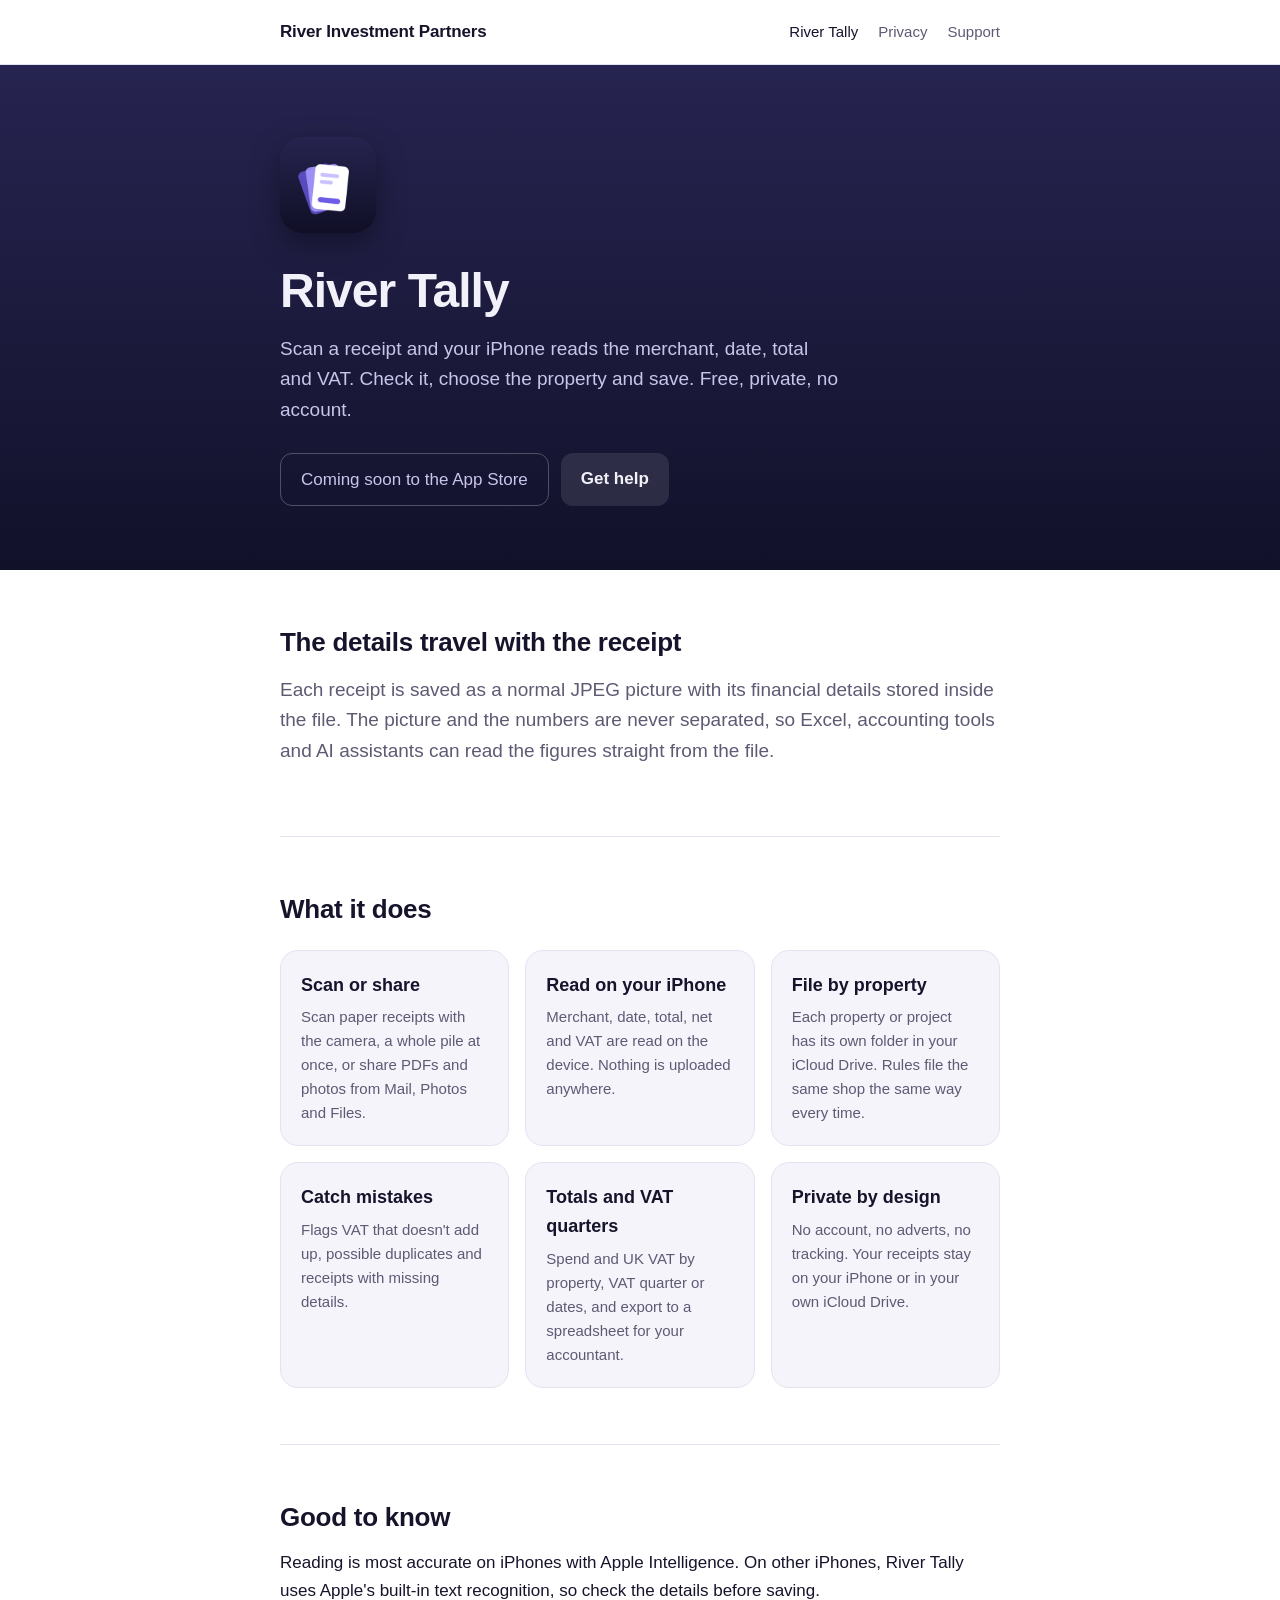
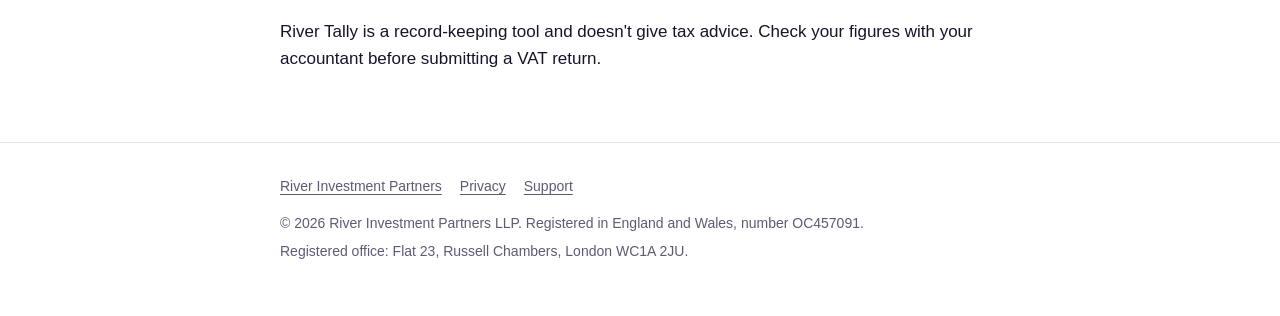
==== index.html @ bff8b07d "Add files via upload" ====
<!doctype html>
<html lang="en-GB">
<head>
<meta charset="utf-8">
<meta name="viewport" content="width=device-width, initial-scale=1">
<title>River Tally</title>
<meta name="description" content="River Tally scans receipts, reads the totals and VAT on your iPhone, and files them to your own iCloud Drive. Free, private, no account.">
<link rel="icon" href="../favicon.png">
<link rel="apple-touch-icon" href="../apple-touch-icon.png">
<link rel="stylesheet" href="../style.css">
</head>
<body>

<header class="top">
  <div class="wrap">
    <a class="brand" href="../">River Investment Partners</a>
    <nav>
      <a href="./" aria-current="page">River Tally</a>
      <a href="privacy.html">Privacy</a>
      <a href="support.html">Support</a>
    </nav>
  </div>
</header>

<div class="hero">
  <div class="wrap">
    <img class="icon" src="icon.png" alt="River Tally app icon">
    <h1>River Tally</h1>
    <p>Scan a receipt and your iPhone reads the merchant, date, total and VAT. Check it, choose the property and save. Free, private, no account.</p>
    <div class="actions">
      <span class="badge-soon">Coming soon to the App Store</span>
      <a class="button ghost" href="support.html">Get help</a>
    </div>
  </div>
</div>

<main class="wrap">

  <section>
    <h2>The details travel with the receipt</h2>
    <p class="lead">Each receipt is saved as a normal JPEG picture with its financial details stored inside the file. The picture and the numbers are never separated, so Excel, accounting tools and AI assistants can read the figures straight from the file.</p>
  </section>

  <section>
    <h2>What it does</h2>
    <div class="grid">
      <div class="card">
        <h3>Scan or share</h3>
        <p>Scan paper receipts with the camera, a whole pile at once, or share PDFs and photos from Mail, Photos and Files.</p>
      </div>
      <div class="card">
        <h3>Read on your iPhone</h3>
        <p>Merchant, date, total, net and VAT are read on the device. Nothing is uploaded anywhere.</p>
      </div>
      <div class="card">
        <h3>File by property</h3>
        <p>Each property or project has its own folder in your iCloud Drive. Rules file the same shop the same way every time.</p>
      </div>
      <div class="card">
        <h3>Catch mistakes</h3>
        <p>Flags VAT that doesn't add up, possible duplicates and receipts with missing details.</p>
      </div>
      <div class="card">
        <h3>Totals and VAT quarters</h3>
        <p>Spend and UK VAT by property, VAT quarter or dates, and export to a spreadsheet for your accountant.</p>
      </div>
      <div class="card">
        <h3>Private by design</h3>
        <p>No account, no adverts, no tracking. Your receipts stay on your iPhone or in your own iCloud Drive.</p>
      </div>
    </div>
  </section>

  <section>
    <h2>Good to know</h2>
    <p>Reading is most accurate on iPhones with Apple Intelligence. On other iPhones, River Tally uses Apple's built-in text recognition, so check the details before saving.</p>
    <p>River Tally is a record-keeping tool and doesn't give tax advice. Check your figures with your accountant before submitting a VAT return.</p>
  </section>

</main>

<footer>
  <div class="wrap">
    <nav>
      <a href="../">River Investment Partners</a>
      <a href="privacy.html">Privacy</a>
      <a href="support.html">Support</a>
    </nav>
    <p>© 2026 River Investment Partners LLP. Registered in England and Wales, number OC457091.</p>
    <p>Registered office: Flat 23, Russell Chambers, London WC1A 2JU.</p>
  </div>
</footer>

</body>
</html>
---- style.css ----
:root {
  --bg: #ffffff;
  --bg-soft: #f5f4fb;
  --text: #16142b;
  --muted: #5d5a73;
  --line: #e4e2f0;
  --accent: #6352e0;
  --accent-text: #4f3fc9;
  --hero-from: #262450;
  --hero-to: #12112a;
  --radius: 18px;
  color-scheme: light;
}

@media (prefers-color-scheme: dark) {
  :root {
    --bg: #0f0e1f;
    --bg-soft: #1a1930;
    --text: #f2f1fa;
    --muted: #a9a6c2;
    --line: #2c2a47;
    --accent: #9287f7;
    --accent-text: #a79ef9;
    color-scheme: dark;
  }
}

* { box-sizing: border-box; }

html { -webkit-text-size-adjust: 100%; }

body {
  margin: 0;
  background: var(--bg);
  color: var(--text);
  font: 17px/1.6 -apple-system, BlinkMacSystemFont, "SF Pro Text", "Segoe UI", Roboto, Helvetica, Arial, sans-serif;
}

a { color: var(--accent-text); text-underline-offset: 3px; }
a:hover { text-decoration-thickness: 2px; }

.wrap { max-width: 760px; margin: 0 auto; padding: 0 20px; }

/* Top bar */
.top { border-bottom: 1px solid var(--line); }
.top .wrap { display: flex; align-items: center; justify-content: space-between; gap: 16px; min-height: 64px; flex-wrap: wrap; }
.brand { font-weight: 700; letter-spacing: -0.01em; color: var(--text); text-decoration: none; }
.top nav { display: flex; gap: 20px; font-size: 15px; }
.top nav a { color: var(--muted); text-decoration: none; }
.top nav a:hover, .top nav a[aria-current] { color: var(--text); }

/* Hero */
.hero {
  background: linear-gradient(180deg, var(--hero-from), var(--hero-to));
  color: #f2f1fa;
  padding: 72px 0 64px;
}
.hero h1 { font-size: clamp(34px, 6vw, 48px); line-height: 1.1; letter-spacing: -0.02em; margin: 0 0 16px; }
.hero p { font-size: 19px; color: #c9c5ea; margin: 0; max-width: 560px; }
.hero .icon { width: 96px; height: 96px; border-radius: 22px; margin-bottom: 24px; box-shadow: 0 10px 30px rgba(0,0,0,.35); }
.hero .actions { margin-top: 28px; display: flex; gap: 12px; flex-wrap: wrap; }

.button {
  display: inline-block; padding: 12px 20px; border-radius: 12px;
  background: #6352e0; color: #fff; font-weight: 600; text-decoration: none;
}
.button.ghost { background: rgba(255,255,255,.1); color: #f2f1fa; }
.button:hover { filter: brightness(1.1); }
.badge-soon { display: inline-block; padding: 12px 20px; border-radius: 12px; border: 1px solid rgba(255,255,255,.25); color: #c9c5ea; }

/* Sections */
main section { padding: 56px 0; border-bottom: 1px solid var(--line); }
main section:last-child { border-bottom: 0; }
h2 { font-size: 26px; letter-spacing: -0.01em; line-height: 1.25; margin: 0 0 16px; }
h3 { font-size: 18px; margin: 28px 0 6px; }
p { margin: 0 0 14px; }
.lead { font-size: 19px; color: var(--muted); }
ul { padding-left: 22px; margin: 0 0 14px; }
li { margin-bottom: 6px; }

/* Cards */
.grid { display: grid; grid-template-columns: repeat(auto-fit, minmax(210px, 1fr)); gap: 16px; margin-top: 24px; }
.card { background: var(--bg-soft); border: 1px solid var(--line); border-radius: var(--radius); padding: 20px; }
.card h3 { margin-top: 0; }
.card p { color: var(--muted); font-size: 15px; margin: 0; }

.app-card {
  display: flex; gap: 20px; align-items: center; margin-top: 24px;
  background: var(--bg-soft); border: 1px solid var(--line); border-radius: var(--radius);
  padding: 20px; color: inherit; text-decoration: none;
}
.app-card img { width: 72px; height: 72px; border-radius: 16px; flex: none; }
.app-card h3 { margin: 0 0 4px; }
.app-card p { margin: 0; color: var(--muted); font-size: 15px; }
.app-card:hover { border-color: var(--accent); }

/* Long text pages */
.doc { padding: 48px 0 56px; }
.doc h1 { font-size: clamp(30px, 5vw, 40px); letter-spacing: -0.02em; line-height: 1.15; margin: 0 0 8px; }
.doc .updated { color: var(--muted); font-size: 15px; margin-bottom: 32px; }
.doc h2 { font-size: 21px; margin-top: 40px; }
.summary { background: var(--bg-soft); border: 1px solid var(--line); border-left: 4px solid var(--accent); border-radius: 12px; padding: 18px 20px; margin: 24px 0; }
.summary p:last-child { margin: 0; }

details { border-bottom: 1px solid var(--line); padding: 14px 0; }
details summary { cursor: pointer; font-weight: 600; }
details p { margin: 10px 0 0; color: var(--muted); }

.contact { font-size: 20px; font-weight: 600; }

/* Footer */
footer { border-top: 1px solid var(--line); padding: 32px 0 48px; color: var(--muted); font-size: 14px; }
footer p { margin: 0 0 6px; }
footer nav { display: flex; gap: 18px; flex-wrap: wrap; margin-bottom: 14px; }
footer a { color: var(--muted); }
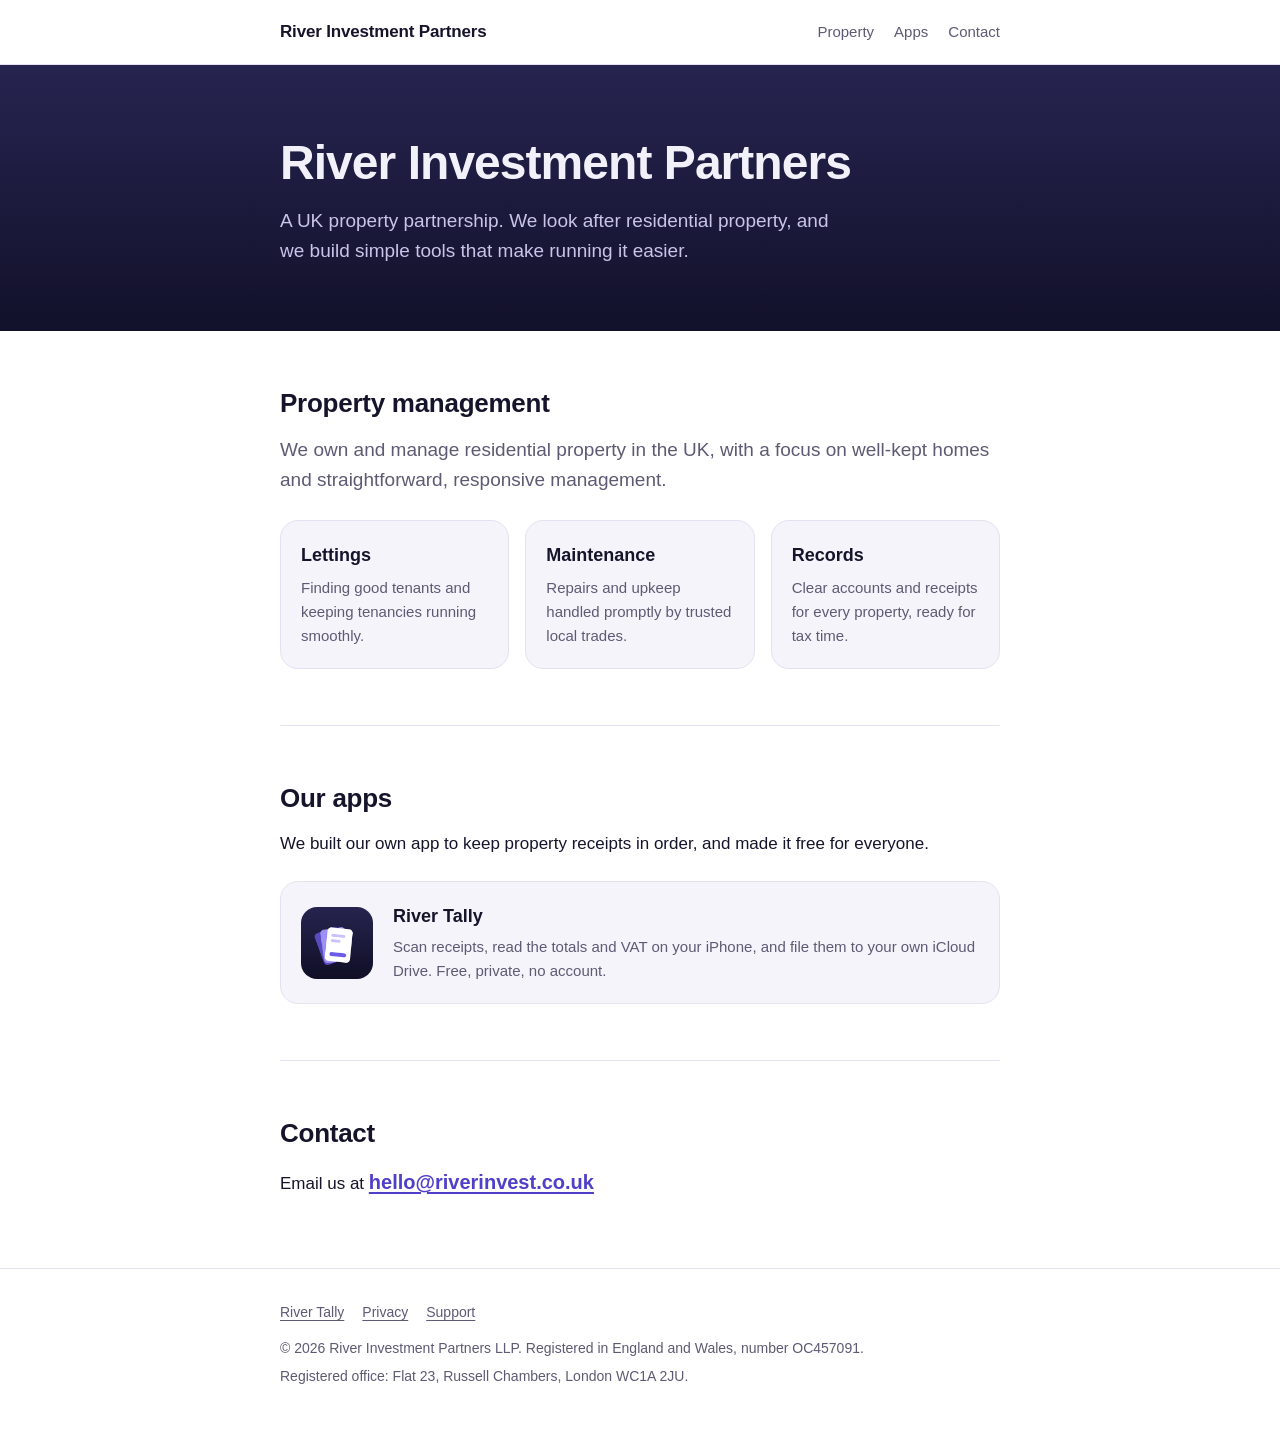
==== commit edb540fe: "Add files via upload" ====
--- a/index.html
+++ b/index.html
@@ -3,78 +3,68 @@
 <head>
 <meta charset="utf-8">
 <meta name="viewport" content="width=device-width, initial-scale=1">
-<title>River Tally</title>
-<meta name="description" content="River Tally scans receipts, reads the totals and VAT on your iPhone, and files them to your own iCloud Drive. Free, private, no account.">
-<link rel="icon" href="../favicon.png">
-<link rel="apple-touch-icon" href="../apple-touch-icon.png">
-<link rel="stylesheet" href="../style.css">
+<title>River Investment Partners</title>
+<meta name="description" content="River Investment Partners: property management in the UK, and makers of the River Tally receipt app.">
+<link rel="icon" href="favicon.png">
+<link rel="apple-touch-icon" href="apple-touch-icon.png">
+<link rel="stylesheet" href="style.css">
 </head>
 <body>
 
 <header class="top">
   <div class="wrap">
-    <a class="brand" href="../">River Investment Partners</a>
+    <a class="brand" href="./">River Investment Partners</a>
     <nav>
-      <a href="./" aria-current="page">River Tally</a>
-      <a href="privacy.html">Privacy</a>
-      <a href="support.html">Support</a>
+      <a href="#property">Property</a>
+      <a href="#apps">Apps</a>
+      <a href="#contact">Contact</a>
     </nav>
   </div>
 </header>
 
 <div class="hero">
   <div class="wrap">
-    <img class="icon" src="icon.png" alt="River Tally app icon">
-    <h1>River Tally</h1>
-    <p>Scan a receipt and your iPhone reads the merchant, date, total and VAT. Check it, choose the property and save. Free, private, no account.</p>
-    <div class="actions">
-      <span class="badge-soon">Coming soon to the App Store</span>
-      <a class="button ghost" href="support.html">Get help</a>
-    </div>
+    <h1>River Investment Partners</h1>
+    <p>A UK property partnership. We look after residential property, and we build simple tools that make running it easier.</p>
   </div>
 </div>
 
 <main class="wrap">
 
-  <section>
-    <h2>The details travel with the receipt</h2>
-    <p class="lead">Each receipt is saved as a normal JPEG picture with its financial details stored inside the file. The picture and the numbers are never separated, so Excel, accounting tools and AI assistants can read the figures straight from the file.</p>
-  </section>
-
-  <section>
-    <h2>What it does</h2>
+  <section id="property">
+    <h2>Property management</h2>
+    <p class="lead">We own and manage residential property in the UK, with a focus on well-kept homes and straightforward, responsive management.</p>
     <div class="grid">
       <div class="card">
-        <h3>Scan or share</h3>
-        <p>Scan paper receipts with the camera, a whole pile at once, or share PDFs and photos from Mail, Photos and Files.</p>
+        <h3>Lettings</h3>
+        <p>Finding good tenants and keeping tenancies running smoothly.</p>
       </div>
       <div class="card">
-        <h3>Read on your iPhone</h3>
-        <p>Merchant, date, total, net and VAT are read on the device. Nothing is uploaded anywhere.</p>
+        <h3>Maintenance</h3>
+        <p>Repairs and upkeep handled promptly by trusted local trades.</p>
       </div>
       <div class="card">
-        <h3>File by property</h3>
-        <p>Each property or project has its own folder in your iCloud Drive. Rules file the same shop the same way every time.</p>
-      </div>
-      <div class="card">
-        <h3>Catch mistakes</h3>
-        <p>Flags VAT that doesn't add up, possible duplicates and receipts with missing details.</p>
-      </div>
-      <div class="card">
-        <h3>Totals and VAT quarters</h3>
-        <p>Spend and UK VAT by property, VAT quarter or dates, and export to a spreadsheet for your accountant.</p>
-      </div>
-      <div class="card">
-        <h3>Private by design</h3>
-        <p>No account, no adverts, no tracking. Your receipts stay on your iPhone or in your own iCloud Drive.</p>
+        <h3>Records</h3>
+        <p>Clear accounts and receipts for every property, ready for tax time.</p>
       </div>
     </div>
   </section>
 
-  <section>
-    <h2>Good to know</h2>
-    <p>Reading is most accurate on iPhones with Apple Intelligence. On other iPhones, River Tally uses Apple's built-in text recognition, so check the details before saving.</p>
-    <p>River Tally is a record-keeping tool and doesn't give tax advice. Check your figures with your accountant before submitting a VAT return.</p>
+  <section id="apps">
+    <h2>Our apps</h2>
+    <p>We built our own app to keep property receipts in order, and made it free for everyone.</p>
+    <a class="app-card" href="tally.html">
+      <img src="icon.png" alt="">
+      <div>
+        <h3>River Tally</h3>
+        <p>Scan receipts, read the totals and VAT on your iPhone, and file them to your own iCloud Drive. Free, private, no account.</p>
+      </div>
+    </a>
+  </section>
+
+  <section id="contact">
+    <h2>Contact</h2>
+    <p>Email us at <a class="contact" href="mailto:hello@riverinvest.co.uk">hello@riverinvest.co.uk</a></p>
   </section>
 
 </main>
@@ -82,7 +72,7 @@
 <footer>
   <div class="wrap">
     <nav>
-      <a href="../">River Investment Partners</a>
+      <a href="tally.html">River Tally</a>
       <a href="privacy.html">Privacy</a>
       <a href="support.html">Support</a>
     </nav>
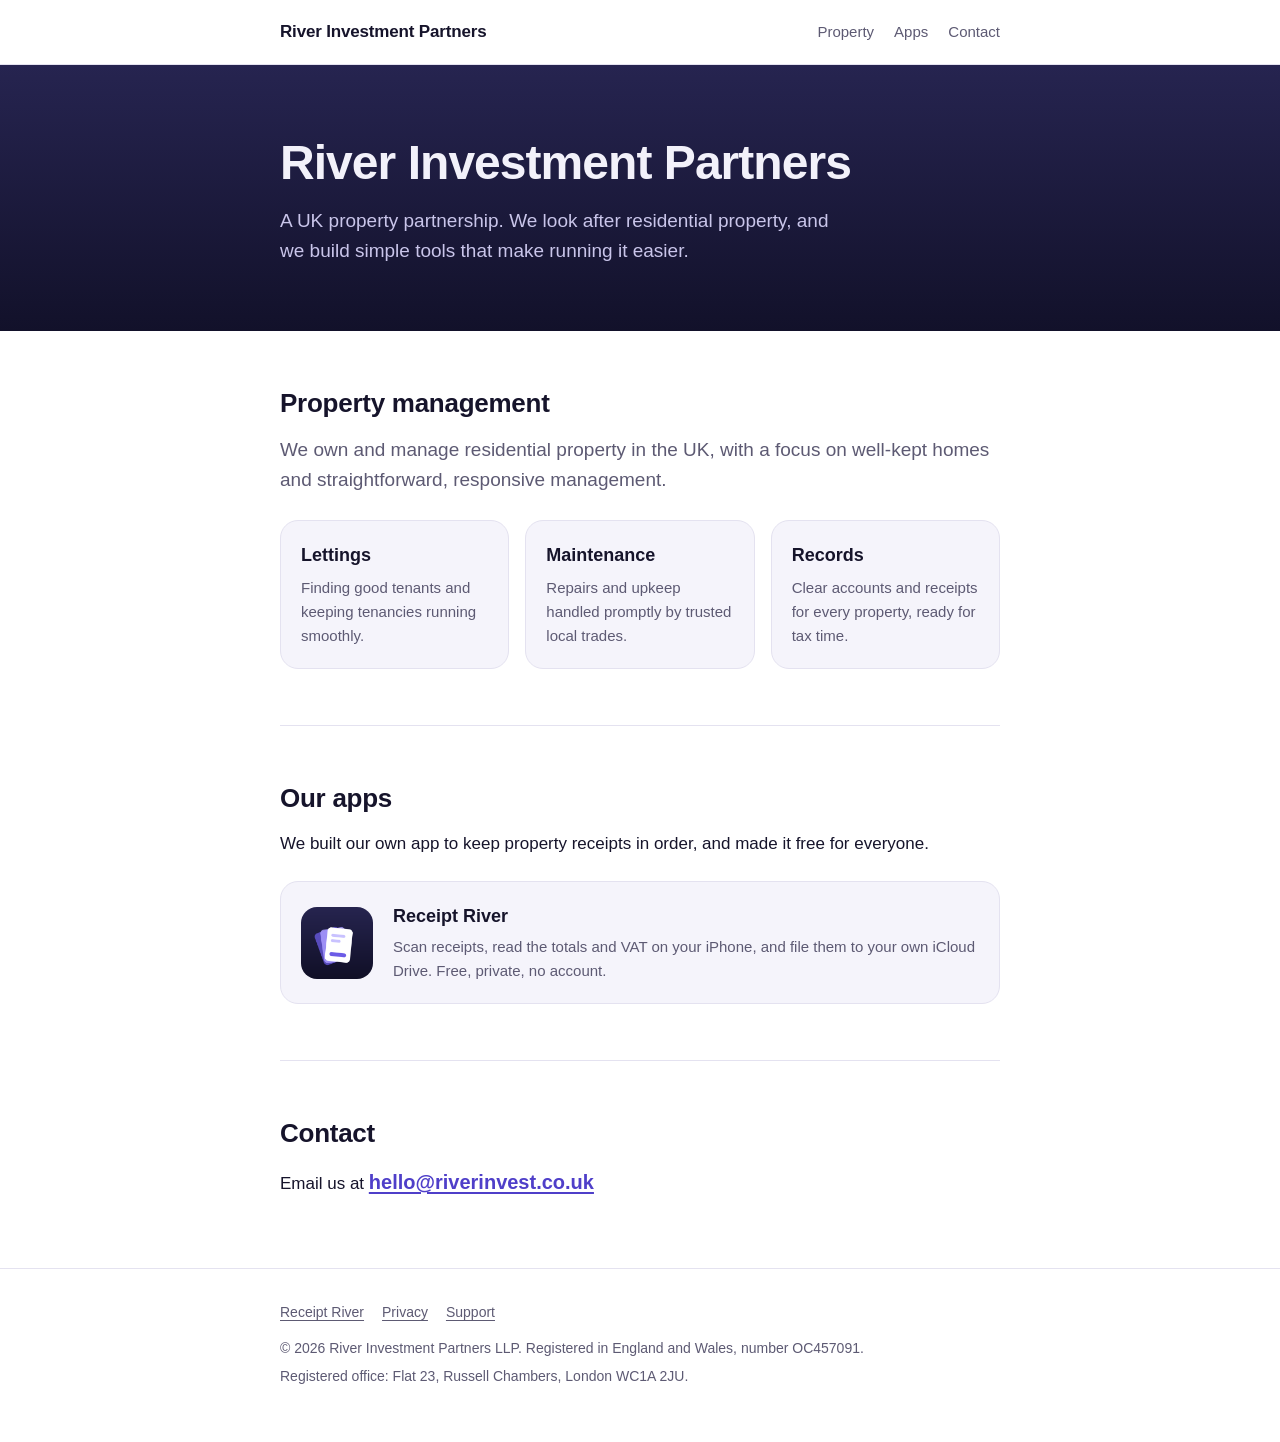
==== commit 5ca786cf: "Add files via upload" ====
--- a/index.html
+++ b/index.html
@@ -4,7 +4,7 @@
 <meta charset="utf-8">
 <meta name="viewport" content="width=device-width, initial-scale=1">
 <title>River Investment Partners</title>
-<meta name="description" content="River Investment Partners: property management in the UK, and makers of the River Tally receipt app.">
+<meta name="description" content="River Investment Partners: property management in the UK, and makers of the Receipt River receipt app.">
 <link rel="icon" href="favicon.png">
 <link rel="apple-touch-icon" href="apple-touch-icon.png">
 <link rel="stylesheet" href="style.css">
@@ -53,10 +53,10 @@
   <section id="apps">
     <h2>Our apps</h2>
     <p>We built our own app to keep property receipts in order, and made it free for everyone.</p>
-    <a class="app-card" href="tally.html">
+    <a class="app-card" href="receipt-river.html">
       <img src="icon.png" alt="">
       <div>
-        <h3>River Tally</h3>
+        <h3>Receipt River</h3>
         <p>Scan receipts, read the totals and VAT on your iPhone, and file them to your own iCloud Drive. Free, private, no account.</p>
       </div>
     </a>
@@ -72,7 +72,7 @@
 <footer>
   <div class="wrap">
     <nav>
-      <a href="tally.html">River Tally</a>
+      <a href="receipt-river.html">Receipt River</a>
       <a href="privacy.html">Privacy</a>
       <a href="support.html">Support</a>
     </nav>
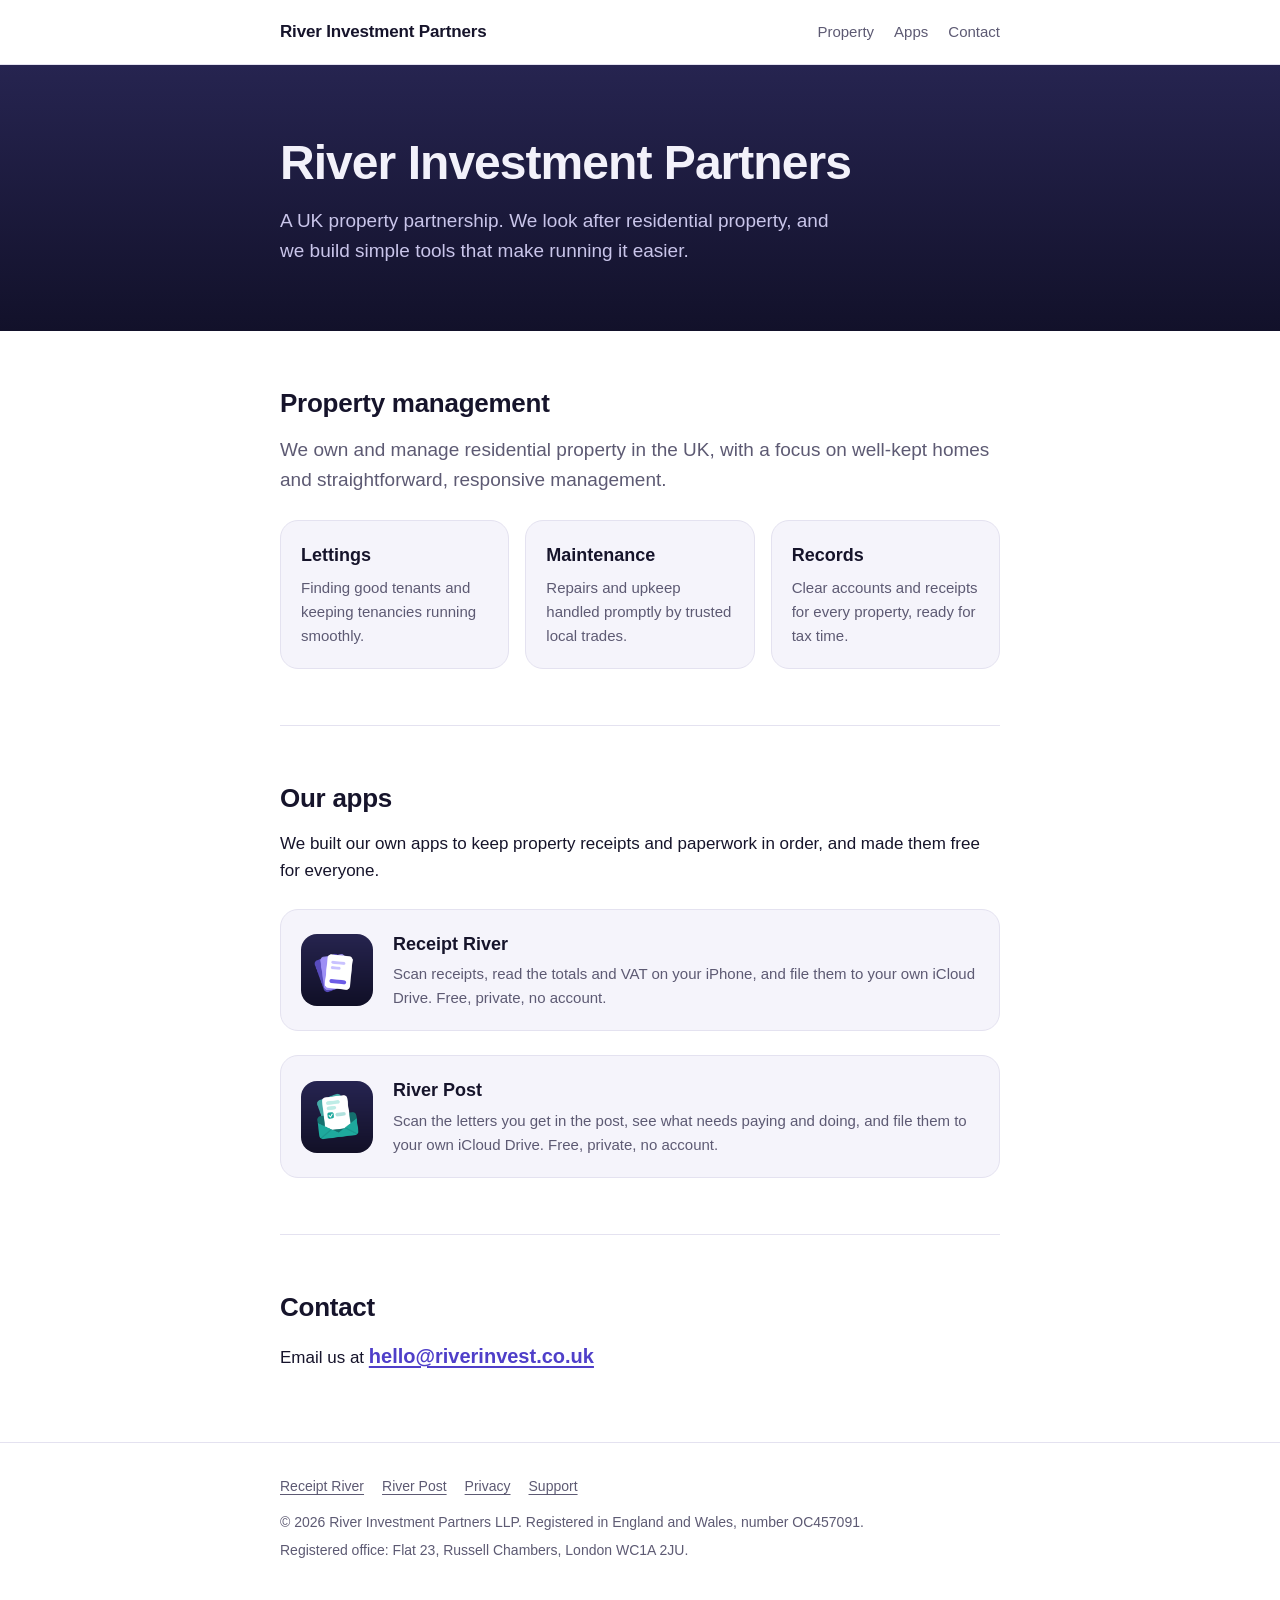
==== commit acbdacfd: "Add files via upload" ====
--- a/index.html
+++ b/index.html
@@ -4,7 +4,7 @@
 <meta charset="utf-8">
 <meta name="viewport" content="width=device-width, initial-scale=1">
 <title>River Investment Partners</title>
-<meta name="description" content="River Investment Partners: property management in the UK, and makers of the Receipt River receipt app.">
+<meta name="description" content="River Investment Partners: property management in the UK, and makers of the Receipt River and River Post iPhone apps.">
 <link rel="icon" href="favicon.png">
 <link rel="apple-touch-icon" href="apple-touch-icon.png">
 <link rel="stylesheet" href="style.css">
@@ -52,12 +52,19 @@
 
   <section id="apps">
     <h2>Our apps</h2>
-    <p>We built our own app to keep property receipts in order, and made it free for everyone.</p>
+    <p>We built our own apps to keep property receipts and paperwork in order, and made them free for everyone.</p>
     <a class="app-card" href="receipt-river.html">
       <img src="icon.png" alt="">
       <div>
         <h3>Receipt River</h3>
         <p>Scan receipts, read the totals and VAT on your iPhone, and file them to your own iCloud Drive. Free, private, no account.</p>
+      </div>
+    </a>
+    <a class="app-card" href="river-post.html">
+      <img src="river-post-icon.png" alt="">
+      <div>
+        <h3>River Post</h3>
+        <p>Scan the letters you get in the post, see what needs paying and doing, and file them to your own iCloud Drive. Free, private, no account.</p>
       </div>
     </a>
   </section>
@@ -73,6 +80,7 @@
   <div class="wrap">
     <nav>
       <a href="receipt-river.html">Receipt River</a>
+      <a href="river-post.html">River Post</a>
       <a href="privacy.html">Privacy</a>
       <a href="support.html">Support</a>
     </nav>
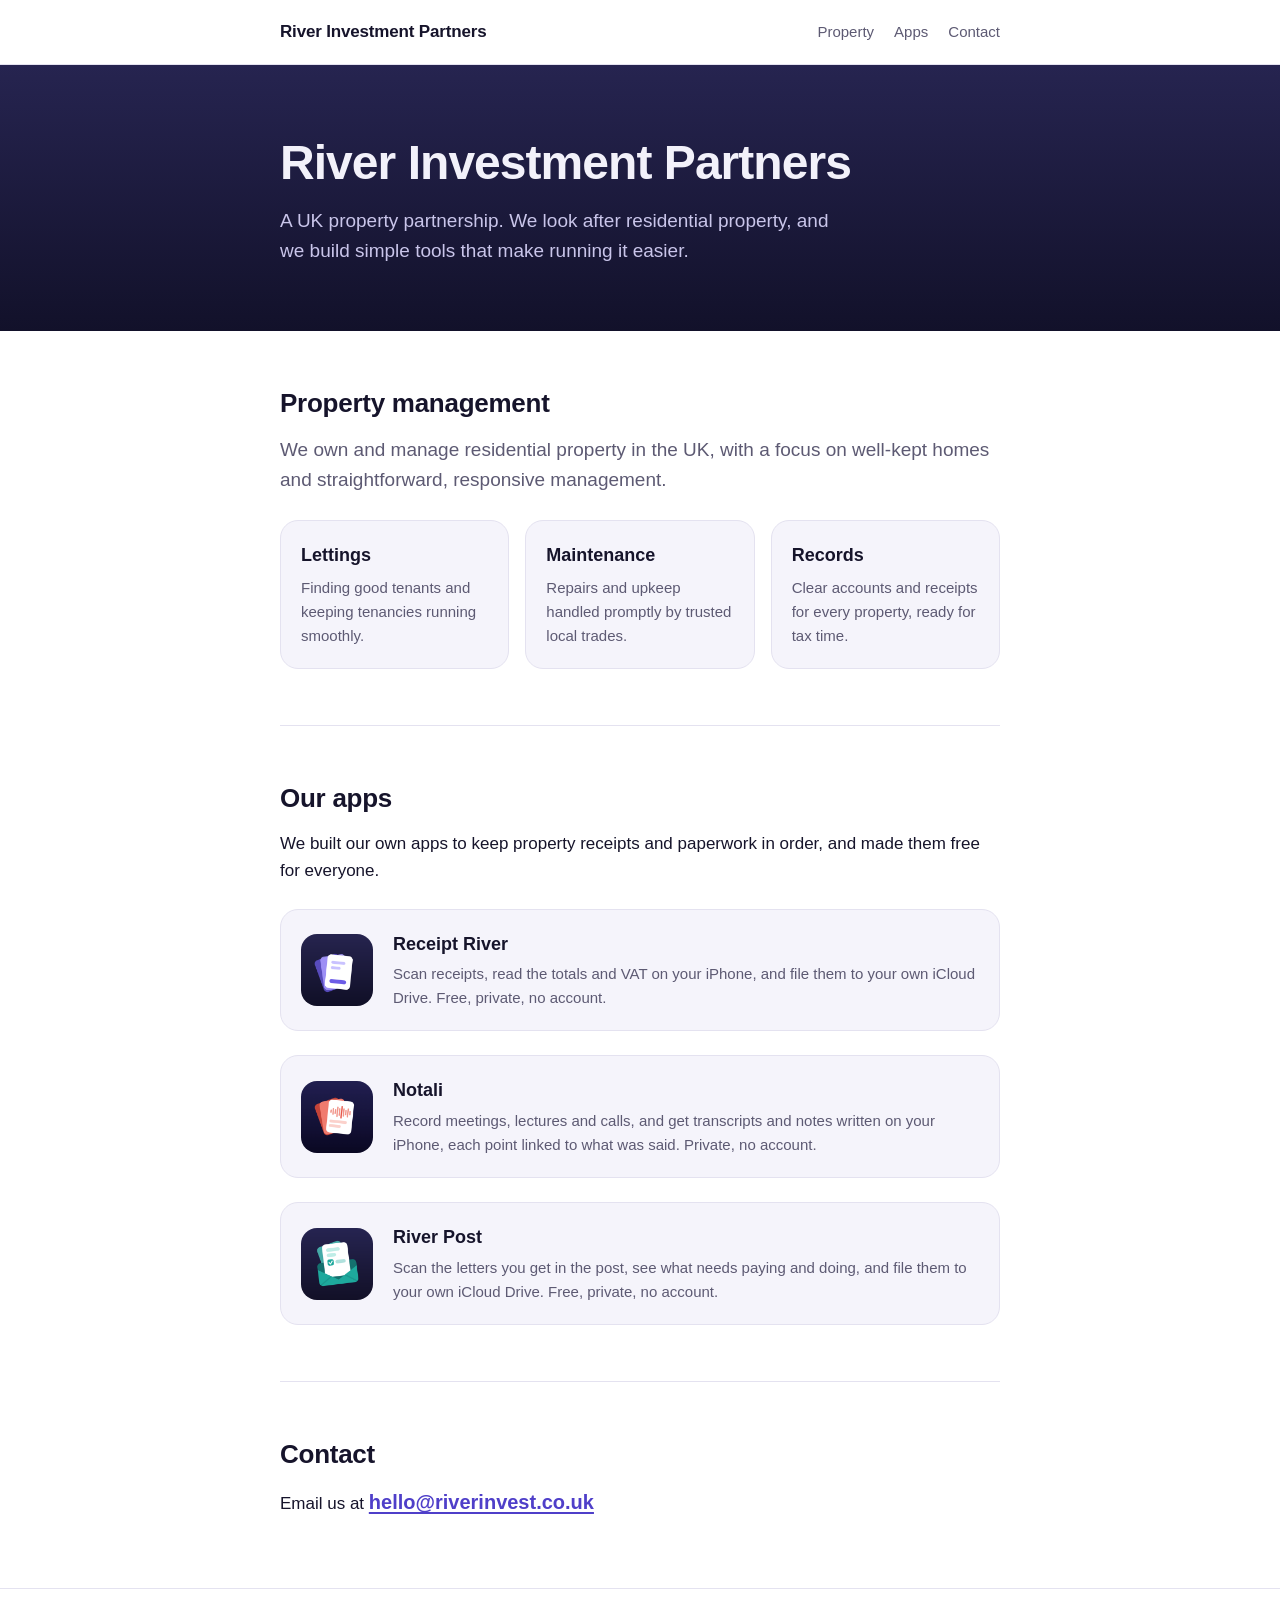
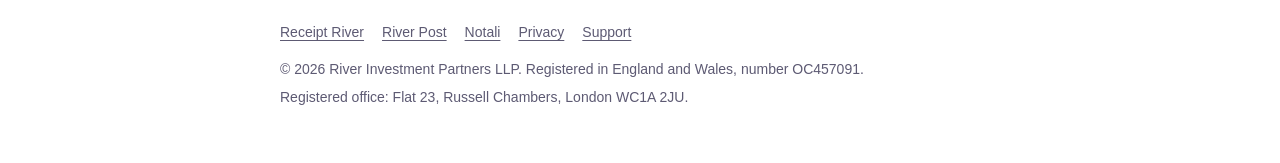
==== commit a0f033e6: "Add files via upload" ====
--- a/index.html
+++ b/index.html
@@ -4,7 +4,7 @@
 <meta charset="utf-8">
 <meta name="viewport" content="width=device-width, initial-scale=1">
 <title>River Investment Partners</title>
-<meta name="description" content="River Investment Partners: property management in the UK, and makers of the Receipt River and River Post iPhone apps.">
+<meta name="description" content="River Investment Partners: property management in the UK, and makers of the Receipt River, River Post and Notali iPhone apps.">
 <link rel="icon" href="favicon.png">
 <link rel="apple-touch-icon" href="apple-touch-icon.png">
 <link rel="stylesheet" href="style.css">
@@ -60,6 +60,13 @@
         <p>Scan receipts, read the totals and VAT on your iPhone, and file them to your own iCloud Drive. Free, private, no account.</p>
       </div>
     </a>
+    <a class="app-card" href="notali.html">
+      <img src="notali-icon.png" alt="">
+      <div>
+        <h3>Notali</h3>
+        <p>Record meetings, lectures and calls, and get transcripts and notes written on your iPhone, each point linked to what was said. Private, no account.</p>
+      </div>
+    </a>
     <a class="app-card" href="river-post.html">
       <img src="river-post-icon.png" alt="">
       <div>
@@ -81,6 +88,7 @@
     <nav>
       <a href="receipt-river.html">Receipt River</a>
       <a href="river-post.html">River Post</a>
+      <a href="notali.html">Notali</a>
       <a href="privacy.html">Privacy</a>
       <a href="support.html">Support</a>
     </nav>
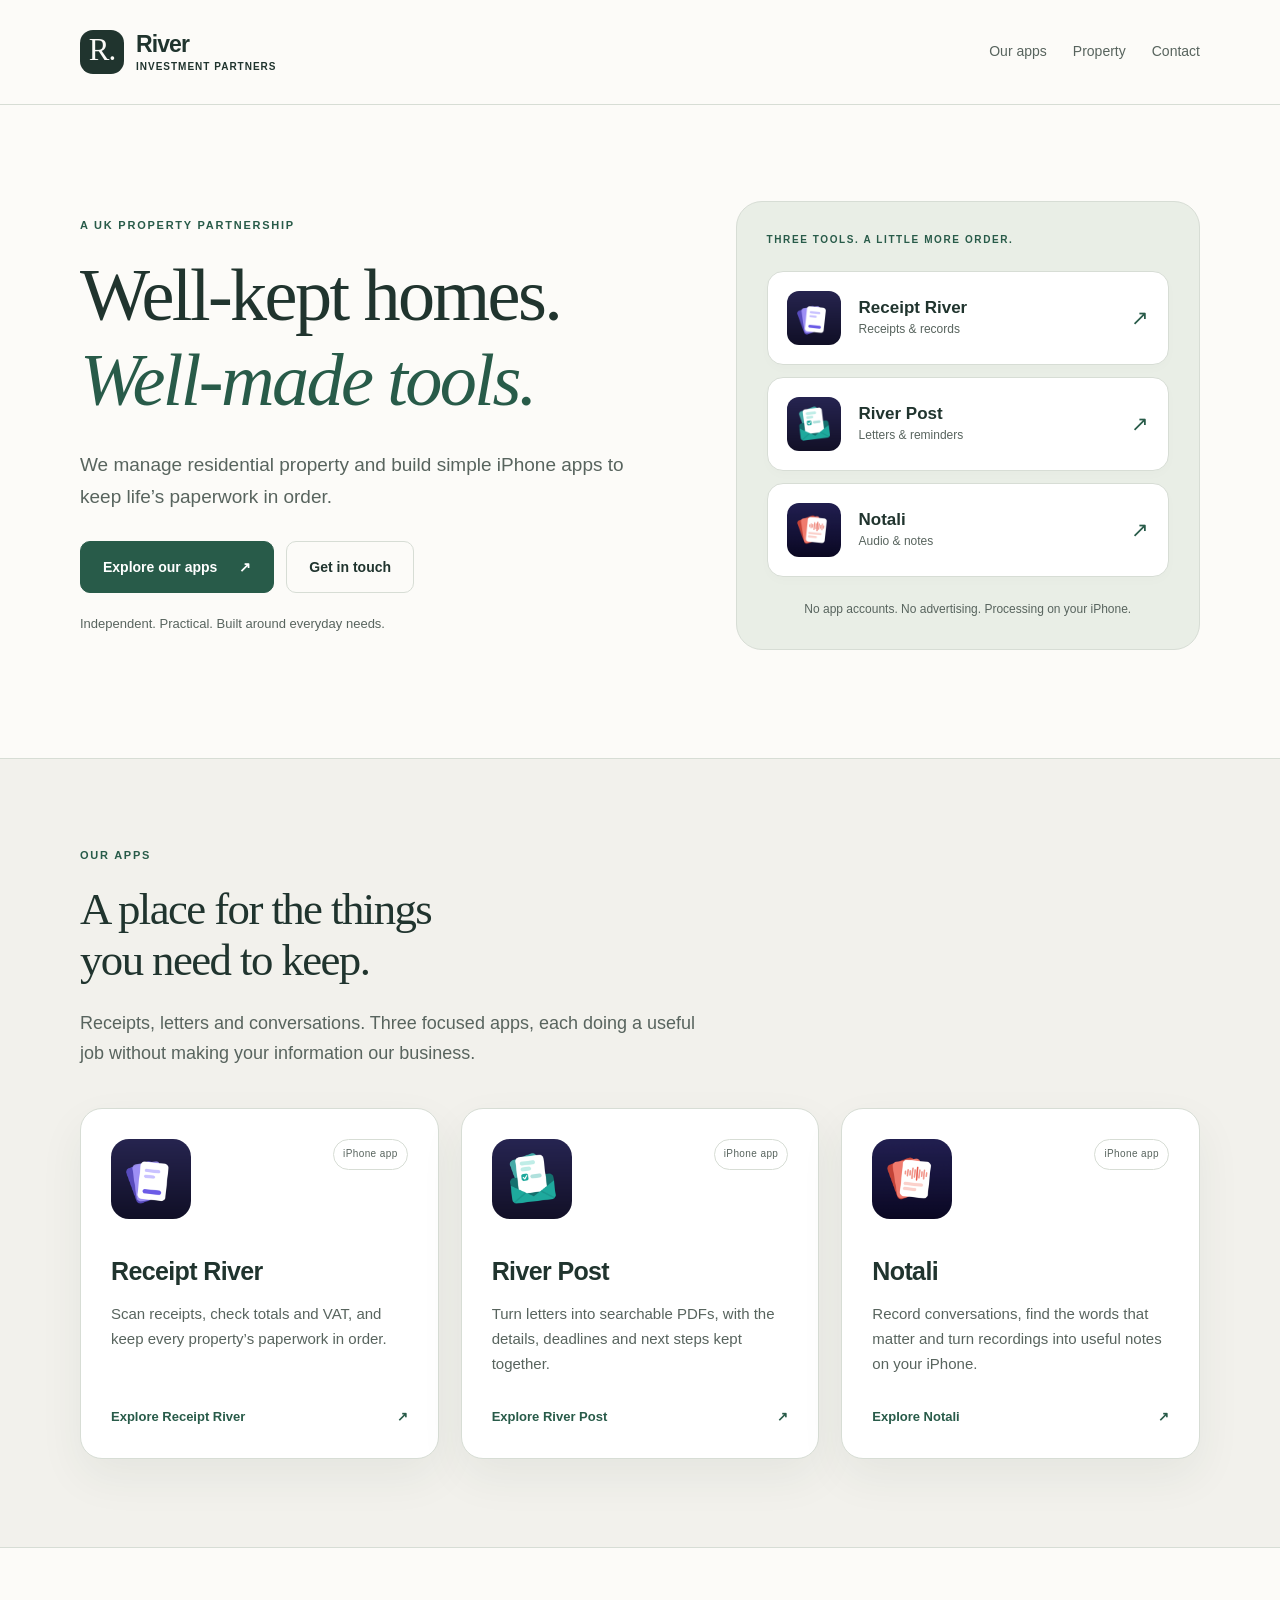
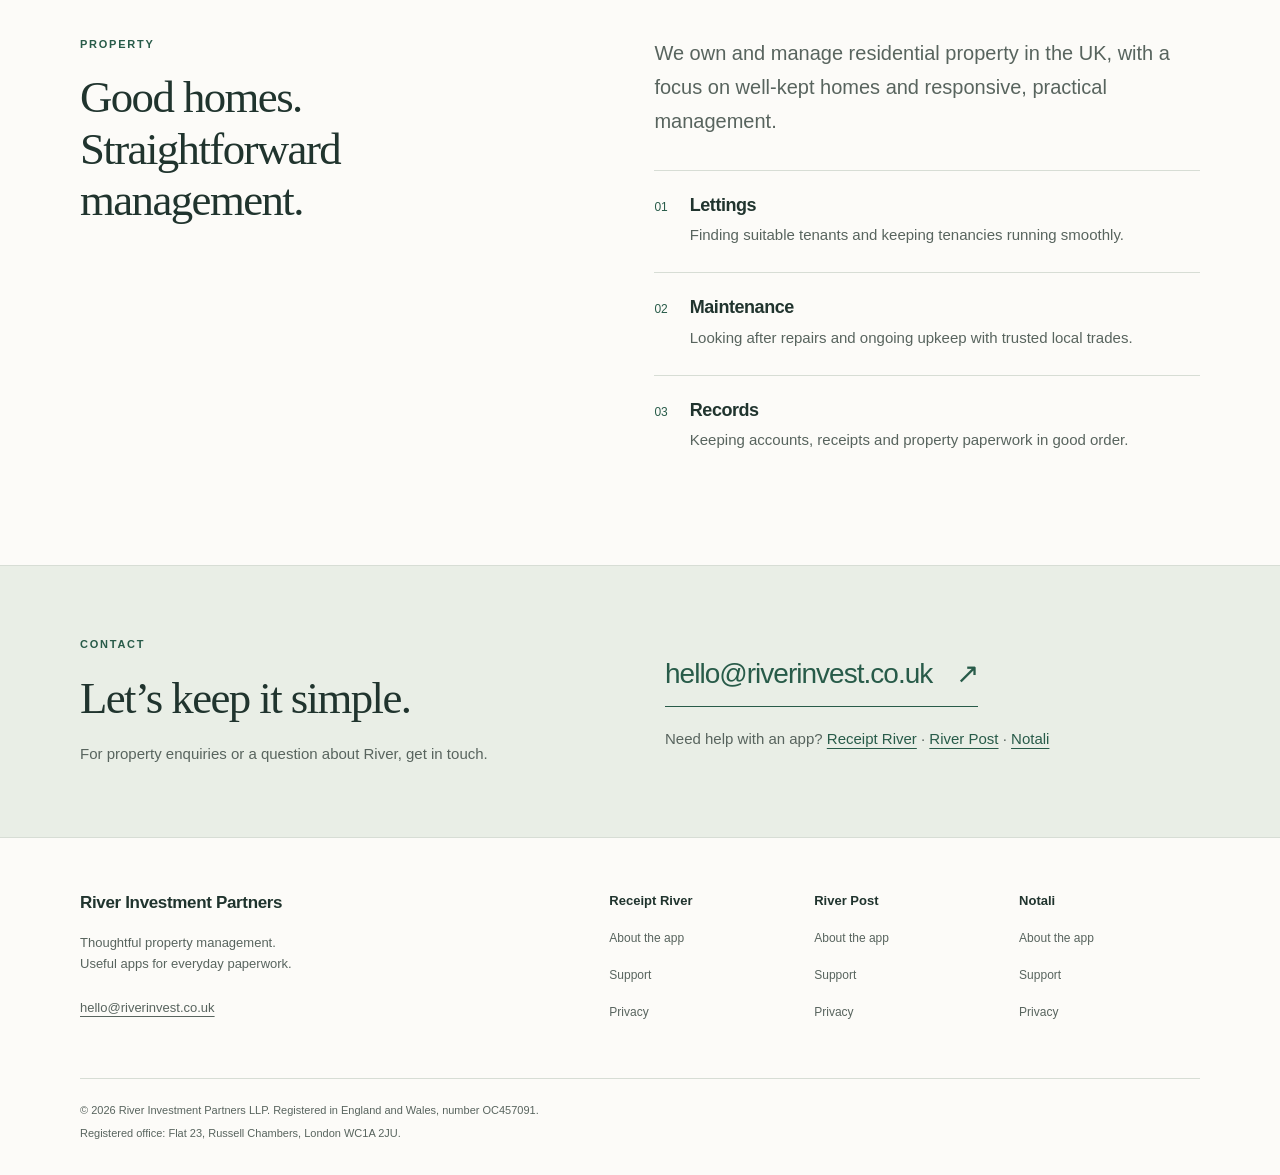
==== commit a7a97281: "Add files via upload" ====
--- a/index.html
+++ b/index.html
@@ -1,101 +1,2 @@
 <!doctype html>
-<html lang="en-GB">
-<head>
-<meta charset="utf-8">
-<meta name="viewport" content="width=device-width, initial-scale=1">
-<title>River Investment Partners</title>
-<meta name="description" content="River Investment Partners: property management in the UK, and makers of the Receipt River, River Post and Notali iPhone apps.">
-<link rel="icon" href="favicon.png">
-<link rel="apple-touch-icon" href="apple-touch-icon.png">
-<link rel="stylesheet" href="style.css">
-</head>
-<body>
-
-<header class="top">
-  <div class="wrap">
-    <a class="brand" href="./">River Investment Partners</a>
-    <nav>
-      <a href="#property">Property</a>
-      <a href="#apps">Apps</a>
-      <a href="#contact">Contact</a>
-    </nav>
-  </div>
-</header>
-
-<div class="hero">
-  <div class="wrap">
-    <h1>River Investment Partners</h1>
-    <p>A UK property partnership. We look after residential property, and we build simple tools that make running it easier.</p>
-  </div>
-</div>
-
-<main class="wrap">
-
-  <section id="property">
-    <h2>Property management</h2>
-    <p class="lead">We own and manage residential property in the UK, with a focus on well-kept homes and straightforward, responsive management.</p>
-    <div class="grid">
-      <div class="card">
-        <h3>Lettings</h3>
-        <p>Finding good tenants and keeping tenancies running smoothly.</p>
-      </div>
-      <div class="card">
-        <h3>Maintenance</h3>
-        <p>Repairs and upkeep handled promptly by trusted local trades.</p>
-      </div>
-      <div class="card">
-        <h3>Records</h3>
-        <p>Clear accounts and receipts for every property, ready for tax time.</p>
-      </div>
-    </div>
-  </section>
-
-  <section id="apps">
-    <h2>Our apps</h2>
-    <p>We built our own apps to keep property receipts and paperwork in order, and made them free for everyone.</p>
-    <a class="app-card" href="receipt-river.html">
-      <img src="icon.png" alt="">
-      <div>
-        <h3>Receipt River</h3>
-        <p>Scan receipts, read the totals and VAT on your iPhone, and file them to your own iCloud Drive. Free, private, no account.</p>
-      </div>
-    </a>
-    <a class="app-card" href="notali.html">
-      <img src="notali-icon.png" alt="">
-      <div>
-        <h3>Notali</h3>
-        <p>Record meetings, lectures and calls, and get transcripts and notes written on your iPhone, each point linked to what was said. Private, no account.</p>
-      </div>
-    </a>
-    <a class="app-card" href="river-post.html">
-      <img src="river-post-icon.png" alt="">
-      <div>
-        <h3>River Post</h3>
-        <p>Scan the letters you get in the post, see what needs paying and doing, and file them to your own iCloud Drive. Free, private, no account.</p>
-      </div>
-    </a>
-  </section>
-
-  <section id="contact">
-    <h2>Contact</h2>
-    <p>Email us at <a class="contact" href="mailto:hello@riverinvest.co.uk">hello@riverinvest.co.uk</a></p>
-  </section>
-
-</main>
-
-<footer>
-  <div class="wrap">
-    <nav>
-      <a href="receipt-river.html">Receipt River</a>
-      <a href="river-post.html">River Post</a>
-      <a href="notali.html">Notali</a>
-      <a href="privacy.html">Privacy</a>
-      <a href="support.html">Support</a>
-    </nav>
-    <p>© 2026 River Investment Partners LLP. Registered in England and Wales, number OC457091.</p>
-    <p>Registered office: Flat 23, Russell Chambers, London WC1A 2JU.</p>
-  </div>
-</footer>
-
-</body>
-</html>
+<html lang="en-GB"><head><meta charset="utf-8"><meta name="viewport" content="width=device-width, initial-scale=1"><meta name="color-scheme" content="light dark"><title>River Investment Partners | Property &amp; independent iPhone apps</title><meta name="description" content="UK residential property management and three private iPhone apps: Receipt River, River Post and Notali."><link rel="canonical" href="https://riverinvest.co.uk/"><meta property="og:type" content="website"><meta property="og:site_name" content="River Investment Partners"><meta property="og:title" content="River Investment Partners | Property &amp; independent iPhone apps"><meta property="og:description" content="UK residential property management and three private iPhone apps: Receipt River, River Post and Notali."><meta property="og:url" content="https://riverinvest.co.uk/"><meta property="og:image" content="https://riverinvest.co.uk/apple-touch-icon.png"><meta name="twitter:card" content="summary"><link rel="icon" href="favicon.png"><link rel="apple-touch-icon" href="apple-touch-icon.png"><link rel="stylesheet" href="style.css"></head><body class="theme-river"><a class="skip-link" href="#main">Skip to content</a><header class="site-header"><div class="wrap header-inner"><a class="brand" href="./" aria-label="River Investment Partners home"><span class="brand-mark" aria-hidden="true">R.</span><span>River<span class="brand-sub">Investment Partners</span></span></a><nav aria-label="Main navigation"><a href="./#apps">Our apps</a><a href="./#property">Property</a><a href="./#contact">Contact</a></nav></div></header><main id="main"><section class="home-hero wrap"><div class="hero-copy"><p class="eyebrow">A UK property partnership</p><h1>Well-kept homes.<br><em>Well-made tools.</em></h1><p class="hero-lead">We manage residential property and build simple iPhone apps to keep life’s paperwork in order.</p><div class="actions"><a class="button" href="#apps">Explore our apps <span aria-hidden="true">↗</span></a><a class="button secondary" href="#contact">Get in touch</a></div><p class="small-note">Independent. Practical. Built around everyday needs.</p></div><div class="app-stack"><p class="eyebrow">Three tools. A little more order.</p><a class="mini-app" href="receipt-river.html"><img class="app-icon" src="icon.png" width="80" height="80" alt="Receipt River app icon"><span><strong>Receipt River</strong><span>Receipts & records</span></span><span class="mini-arrow" aria-hidden="true">↗</span></a><a class="mini-app" href="river-post.html"><img class="app-icon" src="river-post-icon.png" width="80" height="80" alt="River Post app icon"><span><strong>River Post</strong><span>Letters & reminders</span></span><span class="mini-arrow" aria-hidden="true">↗</span></a><a class="mini-app" href="notali.html"><img class="app-icon" src="notali-icon.png" width="80" height="80" alt="Notali app icon"><span><strong>Notali</strong><span>Audio & notes</span></span><span class="mini-arrow" aria-hidden="true">↗</span></a><p class="stack-note">No app accounts. No advertising. Processing on your iPhone.</p></div></section><section class="section tint" id="apps"><div class="wrap"><div class="section-heading"><p class="eyebrow">Our apps</p><h2>A place for the things<br>you need to keep.</h2><p>Receipts, letters and conversations. Three focused apps, each doing a useful job without making your information our business.</p></div><div class="app-grid"><a class="app-card" href="receipt-river.html"><div class="app-card-top"><img class="app-icon" src="icon.png" width="80" height="80" alt="Receipt River app icon"><span class="app-type">iPhone app</span></div><h3>Receipt River</h3><p>Scan receipts, check totals and VAT, and keep every property’s paperwork in order.</p><span class="text-link">Explore Receipt River <span aria-hidden="true">↗</span></span></a><a class="app-card" href="river-post.html"><div class="app-card-top"><img class="app-icon" src="river-post-icon.png" width="80" height="80" alt="River Post app icon"><span class="app-type">iPhone app</span></div><h3>River Post</h3><p>Turn letters into searchable PDFs, with the details, deadlines and next steps kept together.</p><span class="text-link">Explore River Post <span aria-hidden="true">↗</span></span></a><a class="app-card" href="notali.html"><div class="app-card-top"><img class="app-icon" src="notali-icon.png" width="80" height="80" alt="Notali app icon"><span class="app-type">iPhone app</span></div><h3>Notali</h3><p>Record conversations, find the words that matter and turn recordings into useful notes on your iPhone.</p><span class="text-link">Explore Notali <span aria-hidden="true">↗</span></span></a></div></div></section><section class="section wrap" id="property"><div class="property-layout"><div><p class="eyebrow">Property</p><h2>Good homes.<br>Straightforward management.</h2></div><div><p class="lead">We own and manage residential property in the UK, with a focus on well-kept homes and responsive, practical management.</p><div class="property-list"><article><span aria-hidden="true">01</span><div><h3>Lettings</h3><p>Finding suitable tenants and keeping tenancies running smoothly.</p></div></article><article><span aria-hidden="true">02</span><div><h3>Maintenance</h3><p>Looking after repairs and ongoing upkeep with trusted local trades.</p></div></article><article><span aria-hidden="true">03</span><div><h3>Records</h3><p>Keeping accounts, receipts and property paperwork in good order.</p></div></article></div></div></div></section><section class="contact-section" id="contact"><div class="wrap contact-layout"><div><p class="eyebrow">Contact</p><h2>Let’s keep it simple.</h2><p>For property enquiries or a question about River, get in touch.</p></div><div><a class="email-link" href="mailto:hello@riverinvest.co.uk">hello@riverinvest.co.uk <span aria-hidden="true">↗</span></a><p class="small-note">Need help with an app? <a href="support.html">Receipt River</a> · <a href="river-post-support.html">River Post</a> · <a href="notali-support.html">Notali</a></p></div></div></section></main><footer class="site-footer"><div class="wrap"><div class="footer-top"><div class="footer-about"><a class="brand" href="./">River Investment Partners</a><p>Thoughtful property management.<br>Useful apps for everyday paperwork.</p><a href="mailto:hello@riverinvest.co.uk">hello@riverinvest.co.uk</a></div><nav class="footer-links" aria-label="App information"><div><h2>Receipt River</h2><a href="receipt-river.html">About the app</a><a href="support.html">Support</a><a href="privacy.html">Privacy</a></div><div><h2>River Post</h2><a href="river-post.html">About the app</a><a href="river-post-support.html">Support</a><a href="river-post-privacy.html">Privacy</a></div><div><h2>Notali</h2><a href="notali.html">About the app</a><a href="notali-support.html">Support</a><a href="notali-privacy.html">Privacy</a></div></nav></div><div class="legal"><p>© 2026 River Investment Partners LLP. Registered in England and Wales, number OC457091.</p><p>Registered office: Flat 23, Russell Chambers, London WC1A 2JU.</p></div></div></footer></body></html>
--- a/style.css
+++ b/style.css
@@ -1,115 +1,13 @@
-:root {
-  --bg: #ffffff;
-  --bg-soft: #f5f4fb;
-  --text: #16142b;
-  --muted: #5d5a73;
-  --line: #e4e2f0;
-  --accent: #6352e0;
-  --accent-text: #4f3fc9;
-  --hero-from: #262450;
-  --hero-to: #12112a;
-  --radius: 18px;
-  color-scheme: light;
-}
+/* River Investment Partners — shared, self-contained styles. */
+:root{color-scheme:light dark;--paper:#fcfbf8;--surface:#f2f1ec;--card:#fff;--ink:#20342e;--muted:#58645e;--line:#d7ddd5;--accent:#285b49;--on-accent:#fff;--soft:#e9eee6;--radius:22px;--shadow:0 18px 45px #253e3010}
+*{box-sizing:border-box}html{scroll-behavior:smooth;scroll-padding-top:30px;-webkit-text-size-adjust:100%}body{margin:0;background:var(--paper);color:var(--ink);font:17px/1.65 -apple-system,BlinkMacSystemFont,"Segoe UI",sans-serif;overflow-wrap:break-word}img{display:block;max-width:100%;height:auto}a{color:var(--accent);text-underline-offset:4px;text-decoration-thickness:1px}a:hover{text-decoration-thickness:2px}a:focus-visible,summary:focus-visible{outline:3px solid var(--accent);outline-offset:5px;border-radius:4px}::selection{background:var(--soft);color:var(--ink)}.wrap{width:min(1120px,calc(100% - 80px));margin-inline:auto}p{margin:0 0 18px}h1,h2,h3{line-height:1.15;margin:0;font-weight:600;letter-spacing:-.035em}h1,h2{font-family:Georgia,"Times New Roman",serif;font-weight:400}h1{font-size:clamp(46px,5.8vw,78px)}h1 em{font-weight:400;color:var(--accent)}h2{font-size:clamp(34px,3.5vw,48px)}h3{font-size:21px;letter-spacing:-.025em}p:last-child{margin-bottom:0}.eyebrow{font-size:11px;line-height:1.5;font-weight:700;letter-spacing:.16em;text-transform:uppercase;color:var(--accent);margin:0 0 20px}.hero-lead{font-size:19px;line-height:1.7;color:var(--muted);max-width:580px;margin:25px 0 28px}.lead{font-size:20px;line-height:1.7;color:var(--muted)}.small-note{font-size:13px;color:var(--muted);line-height:1.65}.skip-link{position:absolute;left:20px;top:12px;z-index:5;transform:translateY(-160%);padding:12px 20px;background:var(--card);color:var(--ink);border:1px solid var(--line);border-radius:8px}.skip-link:focus{transform:translateY(0)}.site-header{border-bottom:1px solid var(--line)}.header-inner{min-height:104px;display:flex;align-items:center;justify-content:space-between;gap:28px}.brand{display:flex;align-items:center;gap:12px;color:var(--ink);text-decoration:none;font-size:23px;font-weight:650;line-height:1.05;letter-spacing:-.04em}.brand-mark{display:grid;place-items:center;width:44px;height:44px;background:var(--ink);color:var(--paper);border-radius:13px;font-family:Georgia,serif;font-weight:400;font-size:31px;padding-bottom:3px;flex:none}.brand-sub{display:block;margin-top:6px;font-size:10px;font-weight:600;letter-spacing:.1em;text-transform:uppercase}.site-header nav{display:flex;gap:26px;align-items:center;flex-wrap:wrap;font-size:14px}.site-header nav a{color:var(--muted);text-decoration:none;padding-block:12px}.site-header nav a:hover,.site-header nav a[aria-current="page"]{color:var(--accent)}.site-header nav a[aria-current="page"]{text-decoration:underline;text-underline-offset:8px}.home-hero,.app-hero{display:grid;grid-template-columns:1.25fr 1fr;gap:75px;align-items:center;padding-block:96px 108px}.hero-copy{min-width:0}.actions{display:flex;gap:12px;flex-wrap:wrap;align-items:center;margin:28px 0 20px}.button{display:inline-flex;align-items:center;justify-content:center;gap:22px;background:var(--accent);color:var(--on-accent);border:1px solid var(--accent);padding:14px 22px;border-radius:10px;min-height:52px;font-size:14px;line-height:1.5;font-weight:650;text-decoration:none;transition:box-shadow .18s,transform .18s}.button:hover{box-shadow:0 5px 16px #20342e20;transform:translateY(-1px);text-decoration:none}.button.secondary{background:transparent;color:var(--ink);border-color:var(--line)}.app-stack{background:var(--soft);padding:30px;border-radius:26px;border:1px solid var(--line)}.app-stack>.eyebrow{font-size:10px;margin-bottom:24px}.mini-app{display:flex;align-items:center;gap:18px;background:var(--card);border:1px solid var(--line);border-radius:16px;padding:19px;color:var(--ink);text-decoration:none;margin-bottom:12px;box-shadow:0 4px 12px #20342e04}.mini-app:hover{border-color:var(--accent)}.mini-app .app-icon{width:54px;height:54px;border-radius:12px;flex:none}.mini-app strong{display:block;font-size:17px;line-height:1.4}.mini-app span>span{display:block;color:var(--muted);font-size:12px}.mini-arrow{margin-left:auto;color:var(--accent);font-size:21px}.stack-note{font-size:12px;text-align:center;color:var(--muted);margin-top:22px;line-height:1.7}.section{padding-block:88px}.tint{background:var(--surface);border-block:1px solid var(--line)}.section-heading{max-width:690px;margin-bottom:40px}.section-heading>p:last-child:not(.eyebrow){color:var(--muted);margin-top:22px;font-size:18px;max-width:630px}.app-grid{display:grid;grid-template-columns:repeat(3,minmax(0,1fr));gap:22px}.app-card{display:flex;flex-direction:column;color:var(--ink);text-decoration:none;border:1px solid var(--line);border-radius:var(--radius);background:var(--card);padding:30px;min-width:0;box-shadow:var(--shadow);transition:transform .2s,border-color .2s}.app-card:hover{border-color:var(--accent);transform:translateY(-4px);text-decoration:none}.app-card-top{display:flex;justify-content:space-between;align-items:flex-start;gap:12px;margin-bottom:38px}.app-icon{width:80px;height:80px;object-fit:contain;border-radius:18px}.app-type{font-size:10px;letter-spacing:.04em;color:var(--muted);padding:6px 9px;border:1px solid var(--line);border-radius:20px;white-space:nowrap}.app-card h3{font-size:25px;margin-bottom:16px}.app-card p{font-size:15px;color:var(--muted);margin-bottom:30px}.text-link{display:flex;justify-content:space-between;gap:18px;margin-top:auto;color:var(--accent);font-size:13px;font-weight:650}.property-layout{display:grid;grid-template-columns:1fr 1.15fr;gap:100px}.property-list{margin-top:32px}.property-list article{display:flex;gap:22px;border-top:1px solid var(--line);padding:24px 0}.property-list article>span{font-size:12px;font-variant-numeric:tabular-nums;color:var(--accent);padding-top:3px}.property-list h3{font-size:18px;margin-bottom:8px}.property-list p{color:var(--muted);font-size:15px}.contact-section{background:var(--soft);border-block:1px solid var(--line);padding-block:70px}.contact-layout{display:grid;grid-template-columns:1fr 1fr;gap:50px;align-items:center}.contact-layout h2{margin-bottom:18px}.contact-layout p:not(.eyebrow){color:var(--muted);font-size:15px}.email-link{display:inline-flex;gap:24px;align-items:center;font-size:clamp(20px,2.3vw,28px);text-decoration:none;letter-spacing:-.035em;border-bottom:1px solid var(--accent);padding-bottom:8px;max-width:100%;overflow-wrap:anywhere}.contact-layout .small-note{margin-top:20px}.site-footer{padding:56px 0 28px}.footer-top{display:grid;grid-template-columns:1fr 1.3fr;gap:75px;padding-bottom:42px}.footer-about .brand{font-size:17px;letter-spacing:-.02em;margin-bottom:20px}.footer-about p,.footer-about>a:last-child{font-size:13px;color:var(--muted)}.footer-links{display:grid;grid-template-columns:repeat(3,minmax(0,1fr));gap:24px}.footer-links h2{font-family:inherit;font-size:13px;font-weight:650;letter-spacing:0;margin-bottom:16px}.footer-links a{display:block;font-size:12px;margin:7px 0;color:var(--muted);text-decoration:none}.footer-links a:hover{text-decoration:underline}.legal{border-top:1px solid var(--line);padding-top:22px;color:var(--muted);font-size:11px}.legal p{margin-bottom:5px}.theme-receipts{--accent:#5445a3;--soft:#efecf8}.theme-post{--accent:#23665e;--soft:#e6efec}.theme-notali{--accent:#343f55;--soft:#ebedf1}.product-heading{display:flex;align-items:center;gap:17px;font-size:22px;font-weight:600;letter-spacing:-.025em;margin-bottom:35px}.product-heading .app-icon{width:64px;height:64px;border-radius:15px}.app-hero{padding-top:72px;grid-template-columns:1.15fr 1fr;gap:90px}.app-hero h1{font-size:clamp(46px,5vw,68px)}.availability{display:inline-flex;align-items:center;gap:10px;border:1px solid var(--line);border-radius:10px;min-height:52px;padding:14px 16px;color:var(--muted);font-size:13px;background:var(--card)}.status-dot{width:7px;height:7px;border-radius:100%;background:var(--accent);flex:none}.workflow{background:var(--soft);border:1px solid var(--line);border-radius:26px;padding:34px}.workflow ol{padding:0;margin:0;list-style:none}.workflow li{display:flex;gap:20px;padding:24px 0;border-top:1px solid var(--line)}.step-number{display:grid;place-items:center;width:34px;height:34px;border-radius:50%;border:1px solid var(--accent);color:var(--accent);font-size:11px;font-weight:600;flex:none}.workflow h3{font-size:19px;margin:4px 0 10px}.workflow li p{color:var(--muted);font-size:14px;max-width:270px}.workflow-footer{padding-top:20px;border-top:1px solid var(--line);color:var(--muted);font-size:12px;display:flex;gap:13px;align-items:center}.workflow-footer>span{font-size:23px;color:var(--accent)}.trust-strip{border-block:1px solid var(--line);background:var(--surface);padding:22px 0}.trust-strip>.wrap{display:flex;justify-content:space-around;gap:22px;flex-wrap:wrap;color:var(--muted);font-size:12px;font-weight:600}.trust-strip span:before{content:'✓';margin-right:10px;color:var(--accent)}.feature-grid{display:grid;grid-template-columns:repeat(3,minmax(0,1fr));gap:0 35px}.feature-card{padding:30px 0;border-top:1px solid var(--line)}.feature-number{color:var(--accent);font-size:11px;display:block;margin-bottom:24px}.feature-card h3{margin-bottom:14px;font-size:20px}.feature-card p{font-size:15px;color:var(--muted)}.good-layout{display:grid;grid-template-columns:1fr 1.4fr;gap:90px}.reading{color:var(--muted);font-size:17px}.next-step{display:flex;gap:30px;align-items:center;justify-content:space-between}.next-step h2{font-size:36px;margin-bottom:15px}.next-step p:not(.eyebrow){color:var(--muted);font-size:15px}.next-step .button{flex:none}.page-intro{padding:66px 0 50px;max-width:730px}.page-intro h1{font-size:clamp(46px,5.5vw,68px)}.page-intro .hero-lead{max-width:660px;margin-bottom:0}.updated{color:var(--muted);font-size:13px;margin-top:22px}.support-layout{display:grid;grid-template-columns:.8fr 1.2fr;gap:65px;align-items:start;padding-bottom:60px}.support-card{background:var(--soft);padding:32px;border:1px solid var(--line);border-radius:var(--radius)}.support-card h2{font-size:32px;margin-bottom:20px}.support-card>p:not(.eyebrow){color:var(--muted);font-size:15px}.support-card .button{font-size:13px;gap:12px;width:100%;padding-inline:14px}.support-address{font-size:12px!important;text-align:center;margin-top:10px;overflow-wrap:anywhere}.support-card hr{border:0;border-top:1px solid var(--line);margin:26px 0}.support-card h3{font-size:17px;margin-bottom:12px}.support-card .small-note{font-size:12px!important}.faq-section{min-width:0}.faq-section h2{font-size:34px;margin-bottom:26px}.faq-section details{border-top:1px solid var(--line)}.faq-section details:last-child{border-bottom:1px solid var(--line)}.faq-section summary{display:flex;align-items:center;justify-content:space-between;gap:18px;padding:22px 0;cursor:pointer;list-style:none;font-size:16px;font-weight:550;line-height:1.5}.faq-section summary::-webkit-details-marker{display:none}.faq-plus{font-size:23px;color:var(--accent);font-weight:400;flex:none;width:20px;text-align:center}.faq-section details[open] .faq-plus{transform:rotate(45deg)}.faq-answer{font-size:15px;color:var(--muted);padding-bottom:24px}.faq-answer p{margin-bottom:12px}.doc-end{display:flex;justify-content:space-between;gap:25px;border-top:1px solid var(--line);padding:28px 0 60px;font-size:14px}.privacy-summary{display:grid;grid-template-columns:.7fr 1.3fr;gap:40px;background:var(--soft);border:1px solid var(--line);padding:30px 35px;border-radius:var(--radius);margin-bottom:55px}.privacy-summary h2{font-size:29px}.privacy-summary p{font-size:16px;color:var(--muted)}.policy-layout{display:grid;grid-template-columns:240px minmax(0,1fr);gap:80px;padding-bottom:65px}.contents{align-self:start;position:sticky;top:30px}.contents .eyebrow{margin-bottom:16px}.contents a{display:block;font-size:12px;color:var(--muted);text-decoration:none;line-height:1.5;padding:7px 0}.contents a:hover{color:var(--accent);text-decoration:underline}.policy-copy{max-width:720px}.policy-section{padding-bottom:28px}.policy-section h2{font-family:inherit;font-size:22px;font-weight:600;letter-spacing:-.025em;margin-bottom:16px;scroll-margin-top:30px}.policy-section p,.policy-section li{font-size:16px;color:var(--muted)}.policy-section ul{padding-left:22px}.policy-section li{padding-left:4px;margin:10px 0}
+@media(min-width:1400px){.home-hero,.app-hero{padding-block:110px 125px}}
+@media(max-width:1000px){.home-hero,.app-hero{gap:40px;grid-template-columns:1.15fr 1fr}.app-stack{padding:22px}.mini-app{padding:15px;gap:12px}.mini-app strong{font-size:15px}.app-card{padding:24px}.app-type{display:none}.property-layout{gap:55px}.support-layout{gap:35px;grid-template-columns:.9fr 1.1fr}.policy-layout{gap:45px;grid-template-columns:205px minmax(0,1fr)}.workflow{padding:25px}.footer-top{gap:40px}.good-layout{gap:50px}}
+@media(max-width:760px){.wrap{width:calc(100% - 40px)}.header-inner{min-height:100px;gap:14px;padding-block:20px;flex-wrap:wrap}.brand{font-size:21px}.brand-mark{width:40px;height:40px;font-size:29px}.brand-sub{font-size:9px}.site-header nav{gap:20px;font-size:13px;width:100%;border-top:1px solid var(--line);padding-top:6px;justify-content:flex-start}.site-header nav a{padding-block:9px}.home-hero,.app-hero{grid-template-columns:1fr;gap:38px;padding-block:55px 58px}.hero-copy{max-width:640px}.hero-lead{font-size:18px;margin-top:22px}.home-hero h1{font-size:clamp(44px,7.8vw,64px)}.app-hero h1{font-size:clamp(44px,7.8vw,64px)}.app-stack{max-width:580px;width:100%;padding:25px}.mini-app{padding:17px}.mini-app .app-icon{width:52px;height:52px}.mini-app strong{font-size:17px}.section{padding-block:58px}.app-grid{grid-template-columns:1fr;gap:16px}.app-card{display:grid;grid-template-columns:76px 1fr;gap:0 20px;padding:25px}.app-card-top{grid-row:1/4;margin:0;display:block}.app-card-top .app-icon{width:70px;height:70px;border-radius:16px}.app-card h3{font-size:24px;margin-bottom:10px}.app-card p{font-size:15px;margin-bottom:20px}.app-card .text-link{grid-column:2;font-size:12px}.section-heading{margin-bottom:30px}.property-layout,.good-layout{grid-template-columns:1fr;gap:30px}.property-list{margin-top:25px}.contact-layout{grid-template-columns:1fr;gap:30px}.contact-section{padding-block:50px}.footer-top{grid-template-columns:1fr;gap:35px}.footer-links{gap:24px}.site-footer{padding-top:40px}.app-hero .workflow{max-width:580px}.workflow li p{max-width:none}.feature-grid{grid-template-columns:repeat(2,minmax(0,1fr));gap:0 25px}.next-step{align-items:flex-start;flex-direction:column}.next-step h2{font-size:34px}.product-heading{margin-bottom:28px}.page-intro{padding:45px 0 35px}.page-intro h1{font-size:clamp(43px,7.8vw,60px)}.support-layout{grid-template-columns:1fr;gap:45px}.support-card{padding:26px}.support-card .button{width:auto}.support-address{text-align:left}.privacy-summary{grid-template-columns:1fr;gap:20px;padding:25px;margin-bottom:35px}.policy-layout{grid-template-columns:1fr;gap:35px}.contents{position:static;padding:23px;border:1px solid var(--line);border-radius:16px;display:grid;grid-template-columns:1fr 1fr;gap:0 20px}.contents .eyebrow{grid-column:1/-1}.policy-copy{max-width:none}.doc-end{font-size:13px;padding-bottom:45px}.trust-strip>.wrap{gap:12px;justify-content:space-between;font-size:11px}.trust-strip span:before{margin-right:6px}}
+@media(max-width:420px){.wrap{width:calc(100% - 36px)}h1,.home-hero h1,.app-hero h1{font-size:43px}.hero-lead{font-size:17px}.eyebrow{font-size:10px;letter-spacing:.12em}.site-header nav{gap:17px;font-size:12px}.app-stack{padding:20px}.mini-app{padding:14px;gap:12px}.mini-app .app-icon{width:47px;height:47px;border-radius:11px}.mini-app strong{font-size:16px}.mini-app span>span{font-size:11px}.app-card{grid-template-columns:56px 1fr;gap:0 17px;padding:22px}.app-card-top .app-icon{width:55px;height:55px;border-radius:12px}.app-card h3{font-size:22px}.app-card p{font-size:14px}.button{padding:13px 17px;font-size:13px;gap:15px}.feature-grid{grid-template-columns:1fr}.feature-card{padding:27px 0}.feature-number{margin-bottom:18px}.footer-links{gap:15px}.footer-links h2{font-size:12px}.footer-links a{font-size:11px}.email-link{font-size:20px;gap:12px}.trust-strip>.wrap{justify-content:flex-start;gap:8px 18px}.support-card{padding:23px}.contents{grid-template-columns:1fr}.page-intro h1{font-size:43px}.doc-end{gap:16px}.product-heading .app-icon{width:57px;height:57px}.product-heading{font-size:21px}.contact-layout h2{font-size:37px}}
+@media(prefers-color-scheme:dark){:root{--paper:#151c18;--surface:#1b241f;--card:#202b24;--ink:#e6ede5;--muted:#b2bfb3;--line:#3d4b40;--accent:#afd4b3;--on-accent:#15281b;--soft:#26382b;--shadow:none}.theme-receipts{--accent:#c3baf1;--soft:#2a283b;--on-accent:#211c38}.theme-post{--accent:#a6d6cc;--soft:#203832;--on-accent:#142d28}.theme-notali{--accent:#c0cce6;--soft:#29313e;--on-accent:#1a2334}.button:hover{box-shadow:none}.mini-app{box-shadow:none}}
+@media(prefers-reduced-motion:reduce){html{scroll-behavior:auto}*,*:before,*:after{transition:none!important;animation:none!important}.button:hover,.app-card:hover{transform:none}}
+@media print{body{font-size:11pt;background:#fff;color:#111}.site-header,.site-footer,.skip-link,.contents,.doc-end,.actions{display:none}.wrap{width:100%;max-width:none}.policy-layout,.privacy-summary,.support-layout,.home-hero,.app-hero{display:block}.section,.page-intro{padding:20px 0}.policy-section{break-inside:avoid}.policy-section p,.policy-section li{color:#222}a{color:#111}.faq-answer{display:block!important}details{break-inside:avoid}summary{list-style:none}.faq-plus{display:none}}
 
-@media (prefers-color-scheme: dark) {
-  :root {
-    --bg: #0f0e1f;
-    --bg-soft: #1a1930;
-    --text: #f2f1fa;
-    --muted: #a9a6c2;
-    --line: #2c2a47;
-    --accent: #9287f7;
-    --accent-text: #a79ef9;
-    color-scheme: dark;
-  }
-}
-
-* { box-sizing: border-box; }
-
-html { -webkit-text-size-adjust: 100%; }
-
-body {
-  margin: 0;
-  background: var(--bg);
-  color: var(--text);
-  font: 17px/1.6 -apple-system, BlinkMacSystemFont, "SF Pro Text", "Segoe UI", Roboto, Helvetica, Arial, sans-serif;
-}
-
-a { color: var(--accent-text); text-underline-offset: 3px; }
-a:hover { text-decoration-thickness: 2px; }
-
-.wrap { max-width: 760px; margin: 0 auto; padding: 0 20px; }
-
-/* Top bar */
-.top { border-bottom: 1px solid var(--line); }
-.top .wrap { display: flex; align-items: center; justify-content: space-between; gap: 16px; min-height: 64px; flex-wrap: wrap; }
-.brand { font-weight: 700; letter-spacing: -0.01em; color: var(--text); text-decoration: none; }
-.top nav { display: flex; gap: 20px; font-size: 15px; }
-.top nav a { color: var(--muted); text-decoration: none; }
-.top nav a:hover, .top nav a[aria-current] { color: var(--text); }
-
-/* Hero */
-.hero {
-  background: linear-gradient(180deg, var(--hero-from), var(--hero-to));
-  color: #f2f1fa;
-  padding: 72px 0 64px;
-}
-.hero h1 { font-size: clamp(34px, 6vw, 48px); line-height: 1.1; letter-spacing: -0.02em; margin: 0 0 16px; }
-.hero p { font-size: 19px; color: #c9c5ea; margin: 0; max-width: 560px; }
-.hero .icon { width: 96px; height: 96px; border-radius: 22px; margin-bottom: 24px; box-shadow: 0 10px 30px rgba(0,0,0,.35); }
-.hero .actions { margin-top: 28px; display: flex; gap: 12px; flex-wrap: wrap; }
-
-.button {
-  display: inline-block; padding: 12px 20px; border-radius: 12px;
-  background: #6352e0; color: #fff; font-weight: 600; text-decoration: none;
-}
-.button.ghost { background: rgba(255,255,255,.1); color: #f2f1fa; }
-.button:hover { filter: brightness(1.1); }
-.badge-soon { display: inline-block; padding: 12px 20px; border-radius: 12px; border: 1px solid rgba(255,255,255,.25); color: #c9c5ea; }
-
-/* Sections */
-main section { padding: 56px 0; border-bottom: 1px solid var(--line); }
-main section:last-child { border-bottom: 0; }
-h2 { font-size: 26px; letter-spacing: -0.01em; line-height: 1.25; margin: 0 0 16px; }
-h3 { font-size: 18px; margin: 28px 0 6px; }
-p { margin: 0 0 14px; }
-.lead { font-size: 19px; color: var(--muted); }
-ul { padding-left: 22px; margin: 0 0 14px; }
-li { margin-bottom: 6px; }
-
-/* Cards */
-.grid { display: grid; grid-template-columns: repeat(auto-fit, minmax(210px, 1fr)); gap: 16px; margin-top: 24px; }
-.card { background: var(--bg-soft); border: 1px solid var(--line); border-radius: var(--radius); padding: 20px; }
-.card h3 { margin-top: 0; }
-.card p { color: var(--muted); font-size: 15px; margin: 0; }
-
-.app-card {
-  display: flex; gap: 20px; align-items: center; margin-top: 24px;
-  background: var(--bg-soft); border: 1px solid var(--line); border-radius: var(--radius);
-  padding: 20px; color: inherit; text-decoration: none;
-}
-.app-card img { width: 72px; height: 72px; border-radius: 16px; flex: none; }
-.app-card h3 { margin: 0 0 4px; }
-.app-card p { margin: 0; color: var(--muted); font-size: 15px; }
-.app-card:hover { border-color: var(--accent); }
-
-/* Long text pages */
-.doc { padding: 48px 0 56px; }
-.doc h1 { font-size: clamp(30px, 5vw, 40px); letter-spacing: -0.02em; line-height: 1.15; margin: 0 0 8px; }
-.doc .updated { color: var(--muted); font-size: 15px; margin-bottom: 32px; }
-.doc h2 { font-size: 21px; margin-top: 40px; }
-.summary { background: var(--bg-soft); border: 1px solid var(--line); border-left: 4px solid var(--accent); border-radius: 12px; padding: 18px 20px; margin: 24px 0; }
-.summary p:last-child { margin: 0; }
-
-details { border-bottom: 1px solid var(--line); padding: 14px 0; }
-details summary { cursor: pointer; font-weight: 600; }
-details p { margin: 10px 0 0; color: var(--muted); }
-
-.contact { font-size: 20px; font-weight: 600; }
-
-/* Footer */
-footer { border-top: 1px solid var(--line); padding: 32px 0 48px; color: var(--muted); font-size: 14px; }
-footer p { margin: 0 0 6px; }
-footer nav { display: flex; gap: 18px; flex-wrap: wrap; margin-bottom: 14px; }
-footer a { color: var(--muted); }
+/* Maintain heading semantics and comfortably spaced footer targets. */
+.eyebrow{font-family:inherit}.footer-links a{min-height:30px;padding-block:4px}
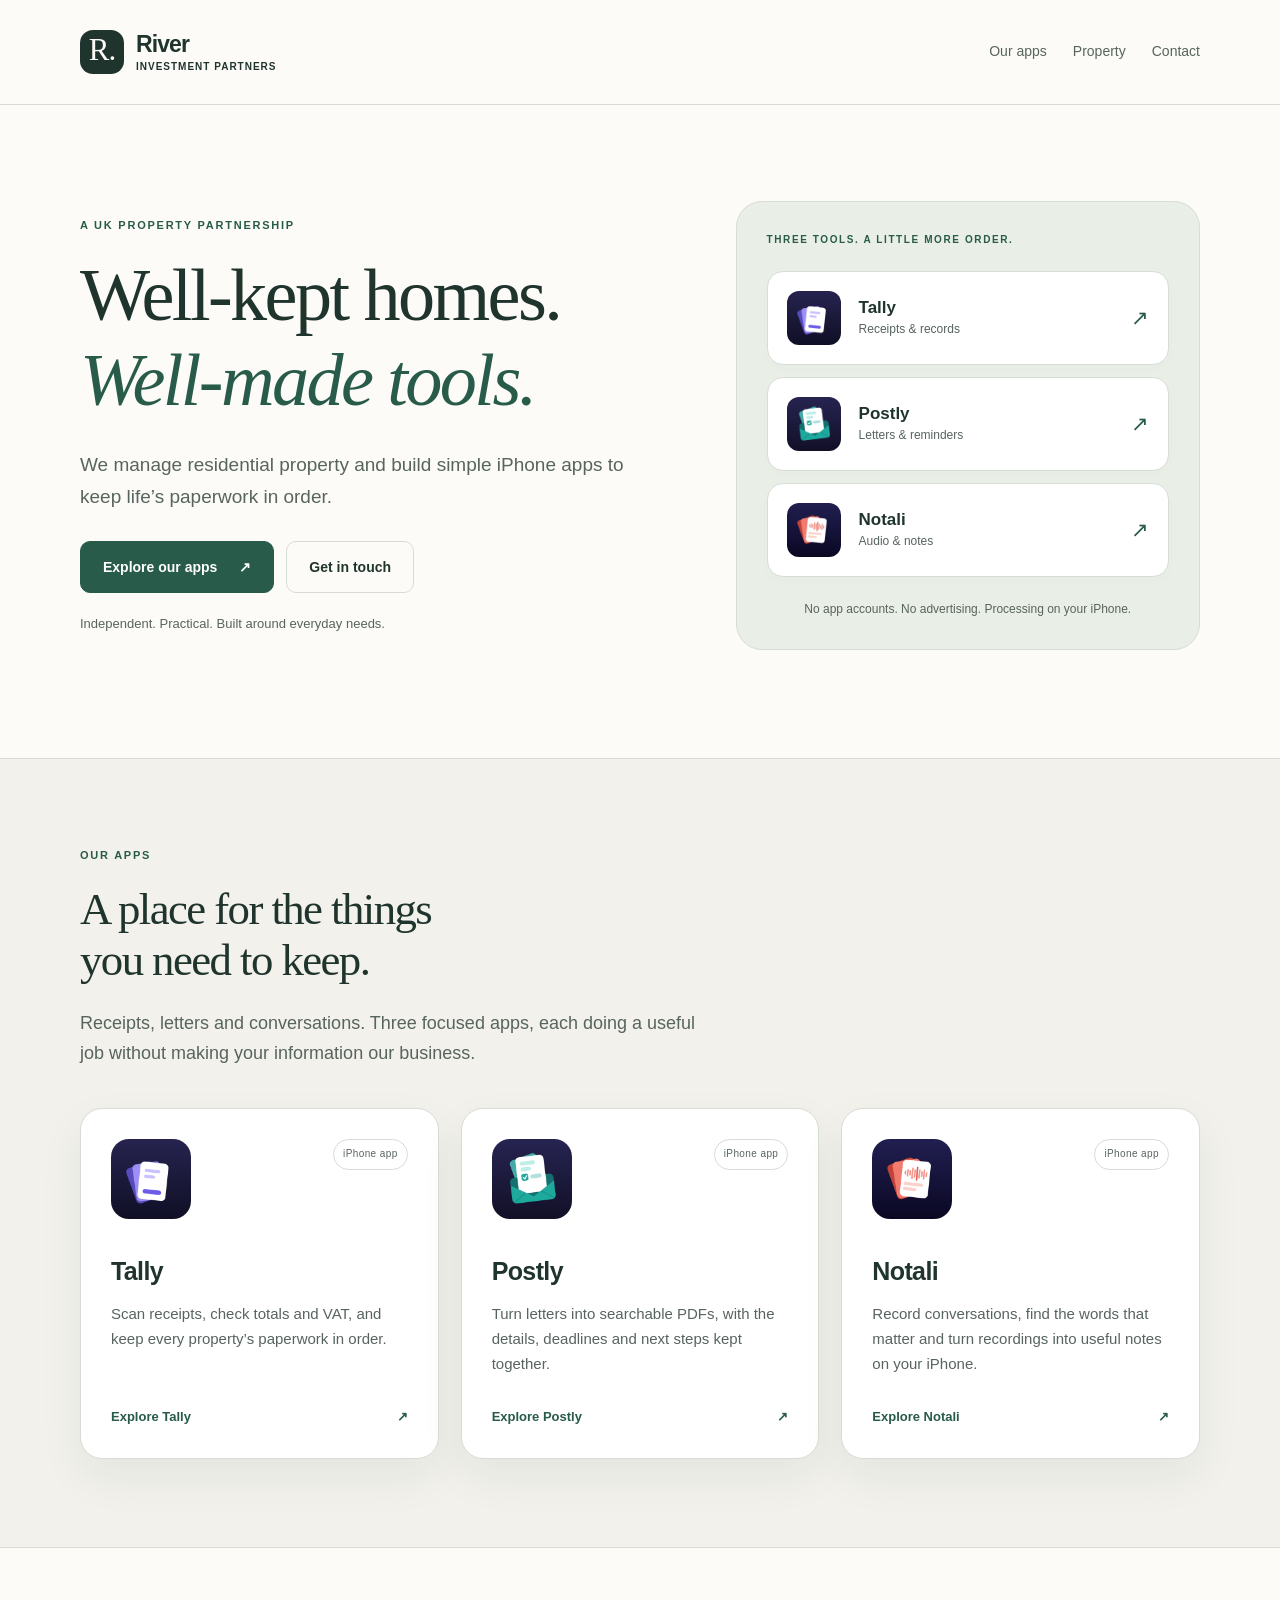
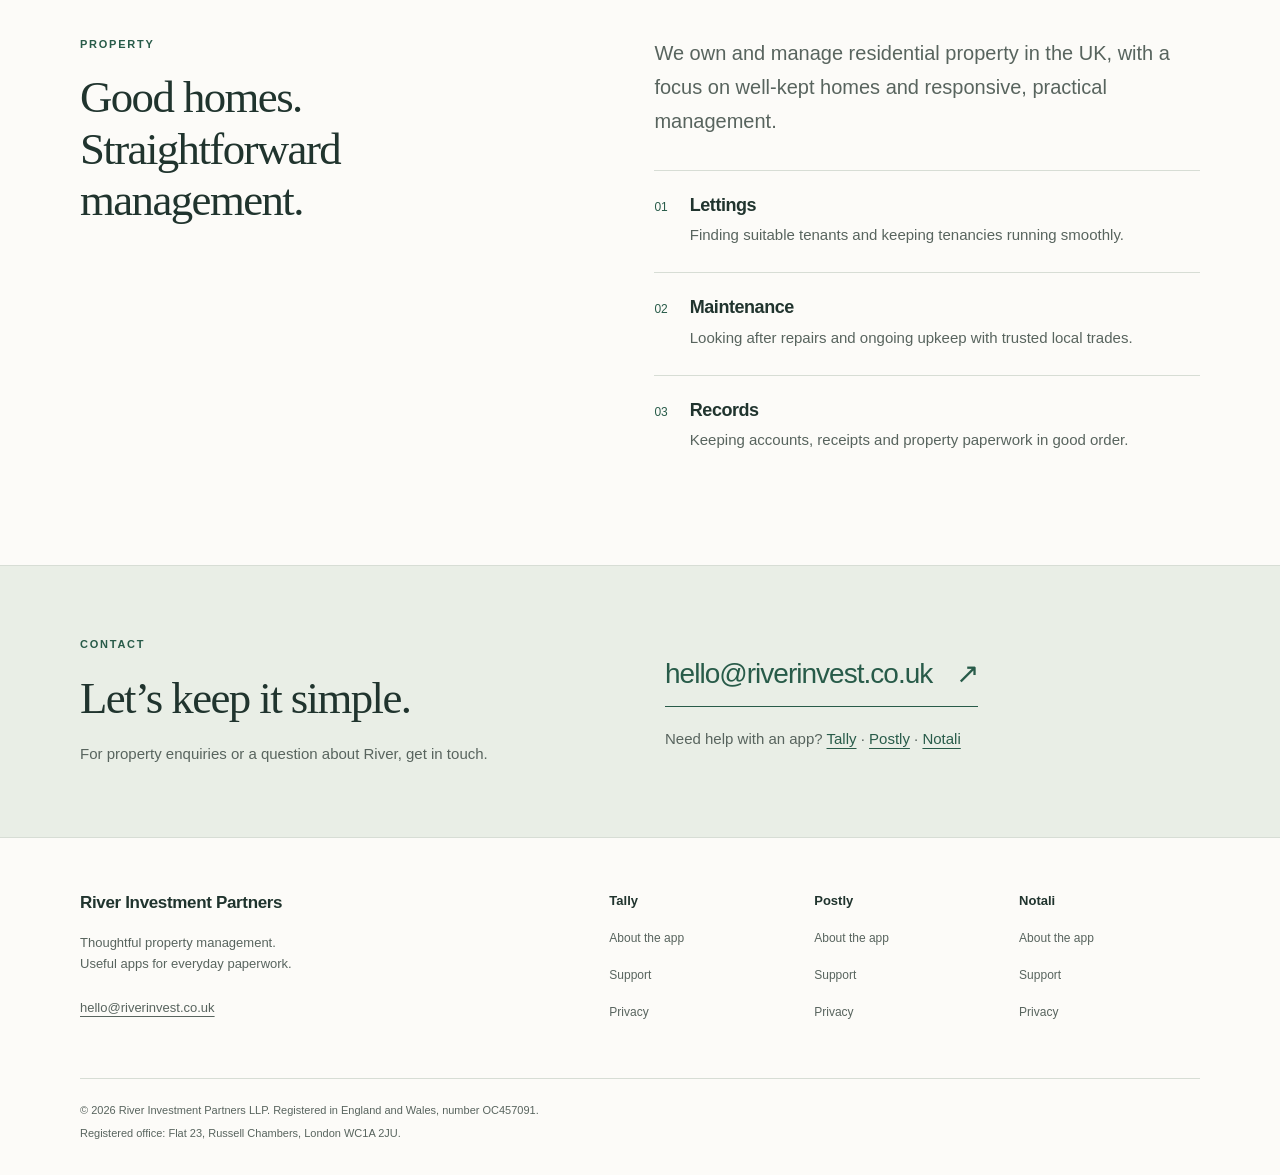
==== commit ef5600f5: "Add files via upload" ====
--- a/index.html
+++ b/index.html
@@ -1,2 +1,2 @@
 <!doctype html>
-<html lang="en-GB"><head><meta charset="utf-8"><meta name="viewport" content="width=device-width, initial-scale=1"><meta name="color-scheme" content="light dark"><title>River Investment Partners | Property &amp; independent iPhone apps</title><meta name="description" content="UK residential property management and three private iPhone apps: Receipt River, River Post and Notali."><link rel="canonical" href="https://riverinvest.co.uk/"><meta property="og:type" content="website"><meta property="og:site_name" content="River Investment Partners"><meta property="og:title" content="River Investment Partners | Property &amp; independent iPhone apps"><meta property="og:description" content="UK residential property management and three private iPhone apps: Receipt River, River Post and Notali."><meta property="og:url" content="https://riverinvest.co.uk/"><meta property="og:image" content="https://riverinvest.co.uk/apple-touch-icon.png"><meta name="twitter:card" content="summary"><link rel="icon" href="favicon.png"><link rel="apple-touch-icon" href="apple-touch-icon.png"><link rel="stylesheet" href="style.css"></head><body class="theme-river"><a class="skip-link" href="#main">Skip to content</a><header class="site-header"><div class="wrap header-inner"><a class="brand" href="./" aria-label="River Investment Partners home"><span class="brand-mark" aria-hidden="true">R.</span><span>River<span class="brand-sub">Investment Partners</span></span></a><nav aria-label="Main navigation"><a href="./#apps">Our apps</a><a href="./#property">Property</a><a href="./#contact">Contact</a></nav></div></header><main id="main"><section class="home-hero wrap"><div class="hero-copy"><p class="eyebrow">A UK property partnership</p><h1>Well-kept homes.<br><em>Well-made tools.</em></h1><p class="hero-lead">We manage residential property and build simple iPhone apps to keep life’s paperwork in order.</p><div class="actions"><a class="button" href="#apps">Explore our apps <span aria-hidden="true">↗</span></a><a class="button secondary" href="#contact">Get in touch</a></div><p class="small-note">Independent. Practical. Built around everyday needs.</p></div><div class="app-stack"><p class="eyebrow">Three tools. A little more order.</p><a class="mini-app" href="receipt-river.html"><img class="app-icon" src="icon.png" width="80" height="80" alt="Receipt River app icon"><span><strong>Receipt River</strong><span>Receipts & records</span></span><span class="mini-arrow" aria-hidden="true">↗</span></a><a class="mini-app" href="river-post.html"><img class="app-icon" src="river-post-icon.png" width="80" height="80" alt="River Post app icon"><span><strong>River Post</strong><span>Letters & reminders</span></span><span class="mini-arrow" aria-hidden="true">↗</span></a><a class="mini-app" href="notali.html"><img class="app-icon" src="notali-icon.png" width="80" height="80" alt="Notali app icon"><span><strong>Notali</strong><span>Audio & notes</span></span><span class="mini-arrow" aria-hidden="true">↗</span></a><p class="stack-note">No app accounts. No advertising. Processing on your iPhone.</p></div></section><section class="section tint" id="apps"><div class="wrap"><div class="section-heading"><p class="eyebrow">Our apps</p><h2>A place for the things<br>you need to keep.</h2><p>Receipts, letters and conversations. Three focused apps, each doing a useful job without making your information our business.</p></div><div class="app-grid"><a class="app-card" href="receipt-river.html"><div class="app-card-top"><img class="app-icon" src="icon.png" width="80" height="80" alt="Receipt River app icon"><span class="app-type">iPhone app</span></div><h3>Receipt River</h3><p>Scan receipts, check totals and VAT, and keep every property’s paperwork in order.</p><span class="text-link">Explore Receipt River <span aria-hidden="true">↗</span></span></a><a class="app-card" href="river-post.html"><div class="app-card-top"><img class="app-icon" src="river-post-icon.png" width="80" height="80" alt="River Post app icon"><span class="app-type">iPhone app</span></div><h3>River Post</h3><p>Turn letters into searchable PDFs, with the details, deadlines and next steps kept together.</p><span class="text-link">Explore River Post <span aria-hidden="true">↗</span></span></a><a class="app-card" href="notali.html"><div class="app-card-top"><img class="app-icon" src="notali-icon.png" width="80" height="80" alt="Notali app icon"><span class="app-type">iPhone app</span></div><h3>Notali</h3><p>Record conversations, find the words that matter and turn recordings into useful notes on your iPhone.</p><span class="text-link">Explore Notali <span aria-hidden="true">↗</span></span></a></div></div></section><section class="section wrap" id="property"><div class="property-layout"><div><p class="eyebrow">Property</p><h2>Good homes.<br>Straightforward management.</h2></div><div><p class="lead">We own and manage residential property in the UK, with a focus on well-kept homes and responsive, practical management.</p><div class="property-list"><article><span aria-hidden="true">01</span><div><h3>Lettings</h3><p>Finding suitable tenants and keeping tenancies running smoothly.</p></div></article><article><span aria-hidden="true">02</span><div><h3>Maintenance</h3><p>Looking after repairs and ongoing upkeep with trusted local trades.</p></div></article><article><span aria-hidden="true">03</span><div><h3>Records</h3><p>Keeping accounts, receipts and property paperwork in good order.</p></div></article></div></div></div></section><section class="contact-section" id="contact"><div class="wrap contact-layout"><div><p class="eyebrow">Contact</p><h2>Let’s keep it simple.</h2><p>For property enquiries or a question about River, get in touch.</p></div><div><a class="email-link" href="mailto:hello@riverinvest.co.uk">hello@riverinvest.co.uk <span aria-hidden="true">↗</span></a><p class="small-note">Need help with an app? <a href="support.html">Receipt River</a> · <a href="river-post-support.html">River Post</a> · <a href="notali-support.html">Notali</a></p></div></div></section></main><footer class="site-footer"><div class="wrap"><div class="footer-top"><div class="footer-about"><a class="brand" href="./">River Investment Partners</a><p>Thoughtful property management.<br>Useful apps for everyday paperwork.</p><a href="mailto:hello@riverinvest.co.uk">hello@riverinvest.co.uk</a></div><nav class="footer-links" aria-label="App information"><div><h2>Receipt River</h2><a href="receipt-river.html">About the app</a><a href="support.html">Support</a><a href="privacy.html">Privacy</a></div><div><h2>River Post</h2><a href="river-post.html">About the app</a><a href="river-post-support.html">Support</a><a href="river-post-privacy.html">Privacy</a></div><div><h2>Notali</h2><a href="notali.html">About the app</a><a href="notali-support.html">Support</a><a href="notali-privacy.html">Privacy</a></div></nav></div><div class="legal"><p>© 2026 River Investment Partners LLP. Registered in England and Wales, number OC457091.</p><p>Registered office: Flat 23, Russell Chambers, London WC1A 2JU.</p></div></div></footer></body></html>
+<html lang="en-GB"><head><meta charset="utf-8"><meta name="viewport" content="width=device-width, initial-scale=1"><meta name="color-scheme" content="light dark"><title>River Investment Partners | Property &amp; independent iPhone apps</title><meta name="description" content="UK residential property management and three private iPhone apps: Tally, Postly and Notali."><link rel="canonical" href="https://riverinvest.co.uk/"><meta property="og:type" content="website"><meta property="og:site_name" content="River Investment Partners"><meta property="og:title" content="River Investment Partners | Property &amp; independent iPhone apps"><meta property="og:description" content="UK residential property management and three private iPhone apps: Tally, Postly and Notali."><meta property="og:url" content="https://riverinvest.co.uk/"><meta property="og:image" content="https://riverinvest.co.uk/apple-touch-icon.png"><meta name="twitter:card" content="summary"><link rel="icon" href="favicon.png" sizes="64x64"><link rel="icon" href="favicon.svg" type="image/svg+xml"><link rel="apple-touch-icon" href="apple-touch-icon.png"><link rel="stylesheet" href="style.css"></head><body class="theme-river"><a class="skip-link" href="#main">Skip to content</a><header class="site-header"><div class="wrap header-inner"><a class="brand" href="./" aria-label="River Investment Partners home"><span class="brand-mark" aria-hidden="true">R.</span><span>River<span class="brand-sub">Investment Partners</span></span></a><nav aria-label="Main navigation"><a href="./#apps">Our apps</a><a href="./#property">Property</a><a href="./#contact">Contact</a></nav></div></header><main id="main"><section class="home-hero wrap"><div class="hero-copy"><p class="eyebrow">A UK property partnership</p><h1>Well-kept homes.<br><em>Well-made tools.</em></h1><p class="hero-lead">We manage residential property and build simple iPhone apps to keep life’s paperwork in order.</p><div class="actions"><a class="button" href="#apps">Explore our apps <span aria-hidden="true">↗</span></a><a class="button secondary" href="#contact">Get in touch</a></div><p class="small-note">Independent. Practical. Built around everyday needs.</p></div><div class="app-stack"><p class="eyebrow">Three tools. A little more order.</p><a class="mini-app" href="tally.html"><img class="app-icon" src="icon.png" width="80" height="80" alt="Tally app icon"><span><strong>Tally</strong><span>Receipts & records</span></span><span class="mini-arrow" aria-hidden="true">↗</span></a><a class="mini-app" href="postly.html"><img class="app-icon" src="river-post-icon.png" width="80" height="80" alt="Postly app icon"><span><strong>Postly</strong><span>Letters & reminders</span></span><span class="mini-arrow" aria-hidden="true">↗</span></a><a class="mini-app" href="notali.html"><img class="app-icon" src="notali-icon.png" width="80" height="80" alt="Notali app icon"><span><strong>Notali</strong><span>Audio & notes</span></span><span class="mini-arrow" aria-hidden="true">↗</span></a><p class="stack-note">No app accounts. No advertising. Processing on your iPhone.</p></div></section><section class="section tint" id="apps"><div class="wrap"><div class="section-heading"><p class="eyebrow">Our apps</p><h2>A place for the things<br>you need to keep.</h2><p>Receipts, letters and conversations. Three focused apps, each doing a useful job without making your information our business.</p></div><div class="app-grid"><a class="app-card" href="tally.html"><div class="app-card-top"><img class="app-icon" src="icon.png" width="80" height="80" alt="Tally app icon"><span class="app-type">iPhone app</span></div><h3>Tally</h3><p>Scan receipts, check totals and VAT, and keep every property’s paperwork in order.</p><span class="text-link">Explore Tally <span aria-hidden="true">↗</span></span></a><a class="app-card" href="postly.html"><div class="app-card-top"><img class="app-icon" src="river-post-icon.png" width="80" height="80" alt="Postly app icon"><span class="app-type">iPhone app</span></div><h3>Postly</h3><p>Turn letters into searchable PDFs, with the details, deadlines and next steps kept together.</p><span class="text-link">Explore Postly <span aria-hidden="true">↗</span></span></a><a class="app-card" href="notali.html"><div class="app-card-top"><img class="app-icon" src="notali-icon.png" width="80" height="80" alt="Notali app icon"><span class="app-type">iPhone app</span></div><h3>Notali</h3><p>Record conversations, find the words that matter and turn recordings into useful notes on your iPhone.</p><span class="text-link">Explore Notali <span aria-hidden="true">↗</span></span></a></div></div></section><section class="section wrap" id="property"><div class="property-layout"><div><p class="eyebrow">Property</p><h2>Good homes.<br>Straightforward management.</h2></div><div><p class="lead">We own and manage residential property in the UK, with a focus on well-kept homes and responsive, practical management.</p><div class="property-list"><article><span aria-hidden="true">01</span><div><h3>Lettings</h3><p>Finding suitable tenants and keeping tenancies running smoothly.</p></div></article><article><span aria-hidden="true">02</span><div><h3>Maintenance</h3><p>Looking after repairs and ongoing upkeep with trusted local trades.</p></div></article><article><span aria-hidden="true">03</span><div><h3>Records</h3><p>Keeping accounts, receipts and property paperwork in good order.</p></div></article></div></div></div></section><section class="contact-section" id="contact"><div class="wrap contact-layout"><div><p class="eyebrow">Contact</p><h2>Let’s keep it simple.</h2><p>For property enquiries or a question about River, get in touch.</p></div><div><a class="email-link" href="mailto:hello@riverinvest.co.uk">hello@riverinvest.co.uk <span aria-hidden="true">↗</span></a><p class="small-note">Need help with an app? <a href="support.html">Tally</a> · <a href="postly-support.html">Postly</a> · <a href="notali-support.html">Notali</a></p></div></div></section></main><footer class="site-footer"><div class="wrap"><div class="footer-top"><div class="footer-about"><a class="brand" href="./">River Investment Partners</a><p>Thoughtful property management.<br>Useful apps for everyday paperwork.</p><a href="mailto:hello@riverinvest.co.uk">hello@riverinvest.co.uk</a></div><nav class="footer-links" aria-label="App information"><div><h2>Tally</h2><a href="tally.html">About the app</a><a href="support.html">Support</a><a href="privacy.html">Privacy</a></div><div><h2>Postly</h2><a href="postly.html">About the app</a><a href="postly-support.html">Support</a><a href="postly-privacy.html">Privacy</a></div><div><h2>Notali</h2><a href="notali.html">About the app</a><a href="notali-support.html">Support</a><a href="notali-privacy.html">Privacy</a></div></nav></div><div class="legal"><p>© 2026 River Investment Partners LLP. Registered in England and Wales, number OC457091.</p><p>Registered office: Flat 23, Russell Chambers, London WC1A 2JU.</p></div></div></footer></body></html>
